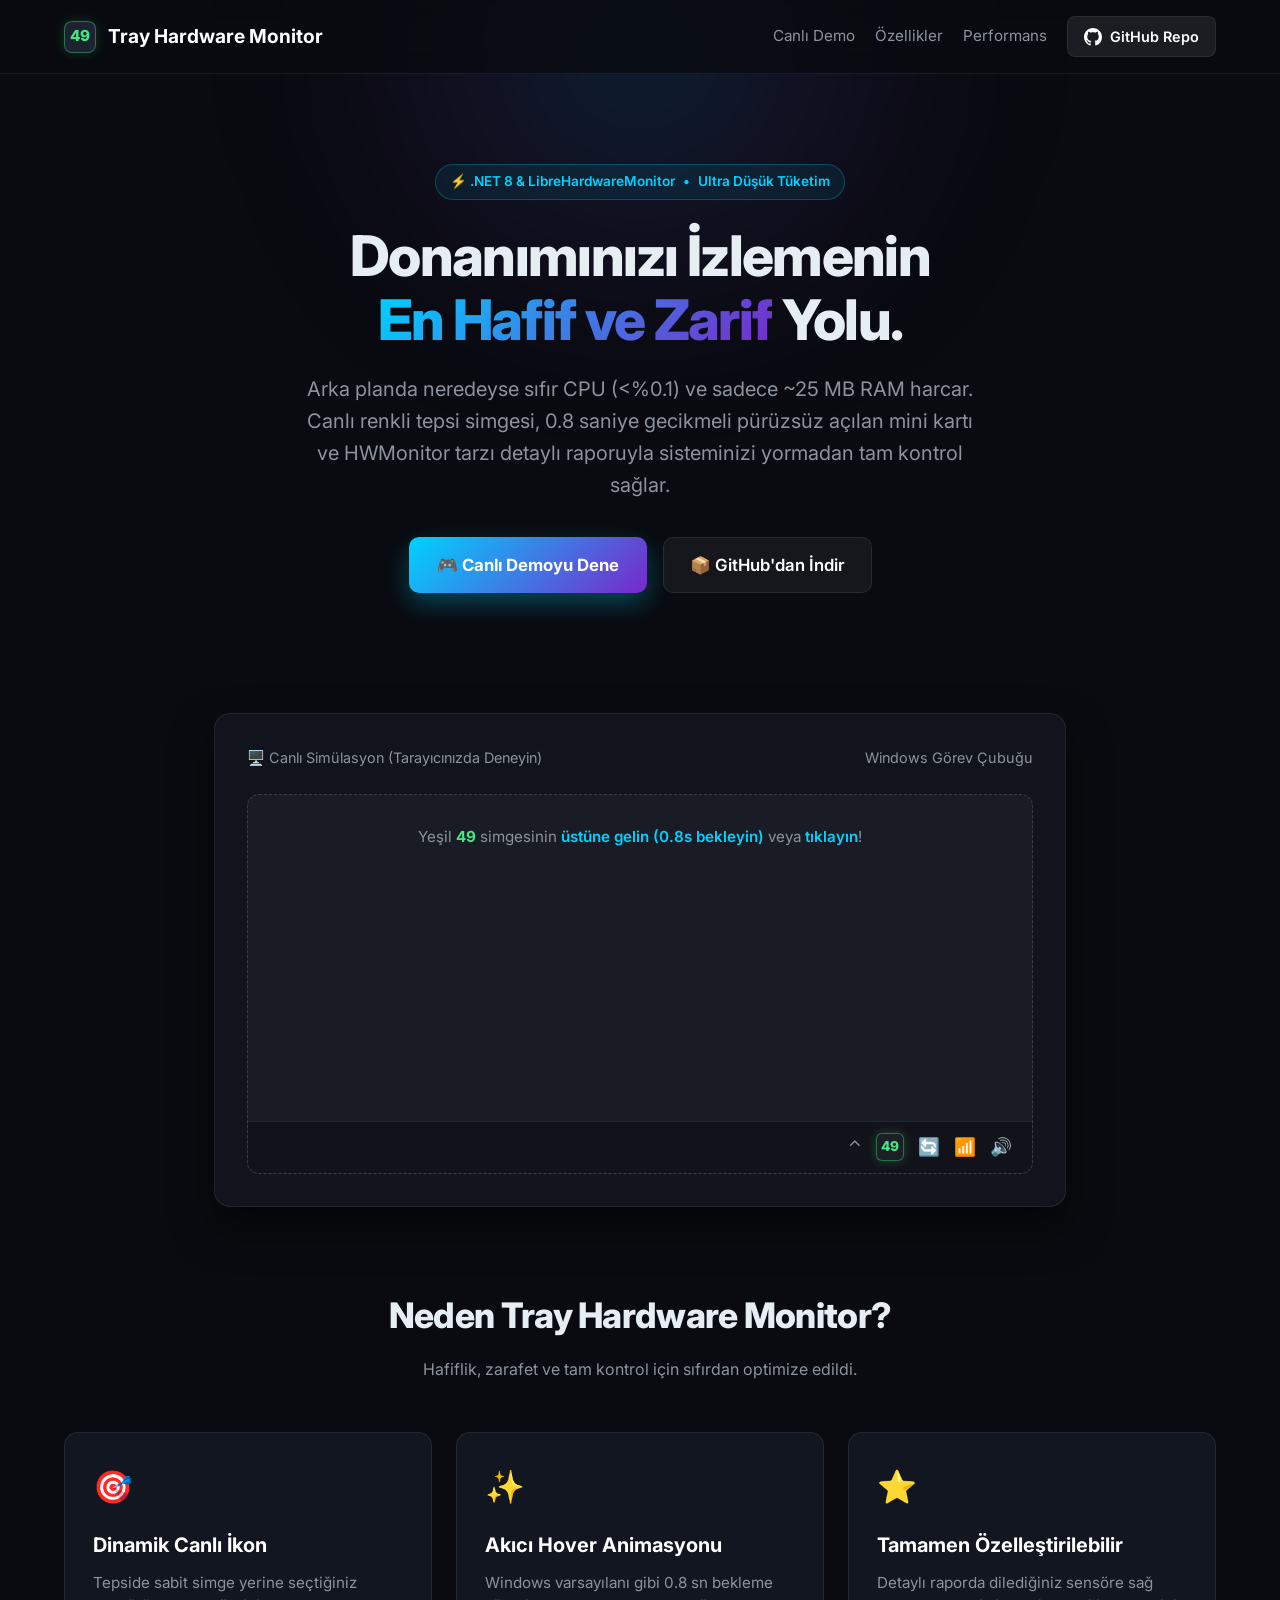
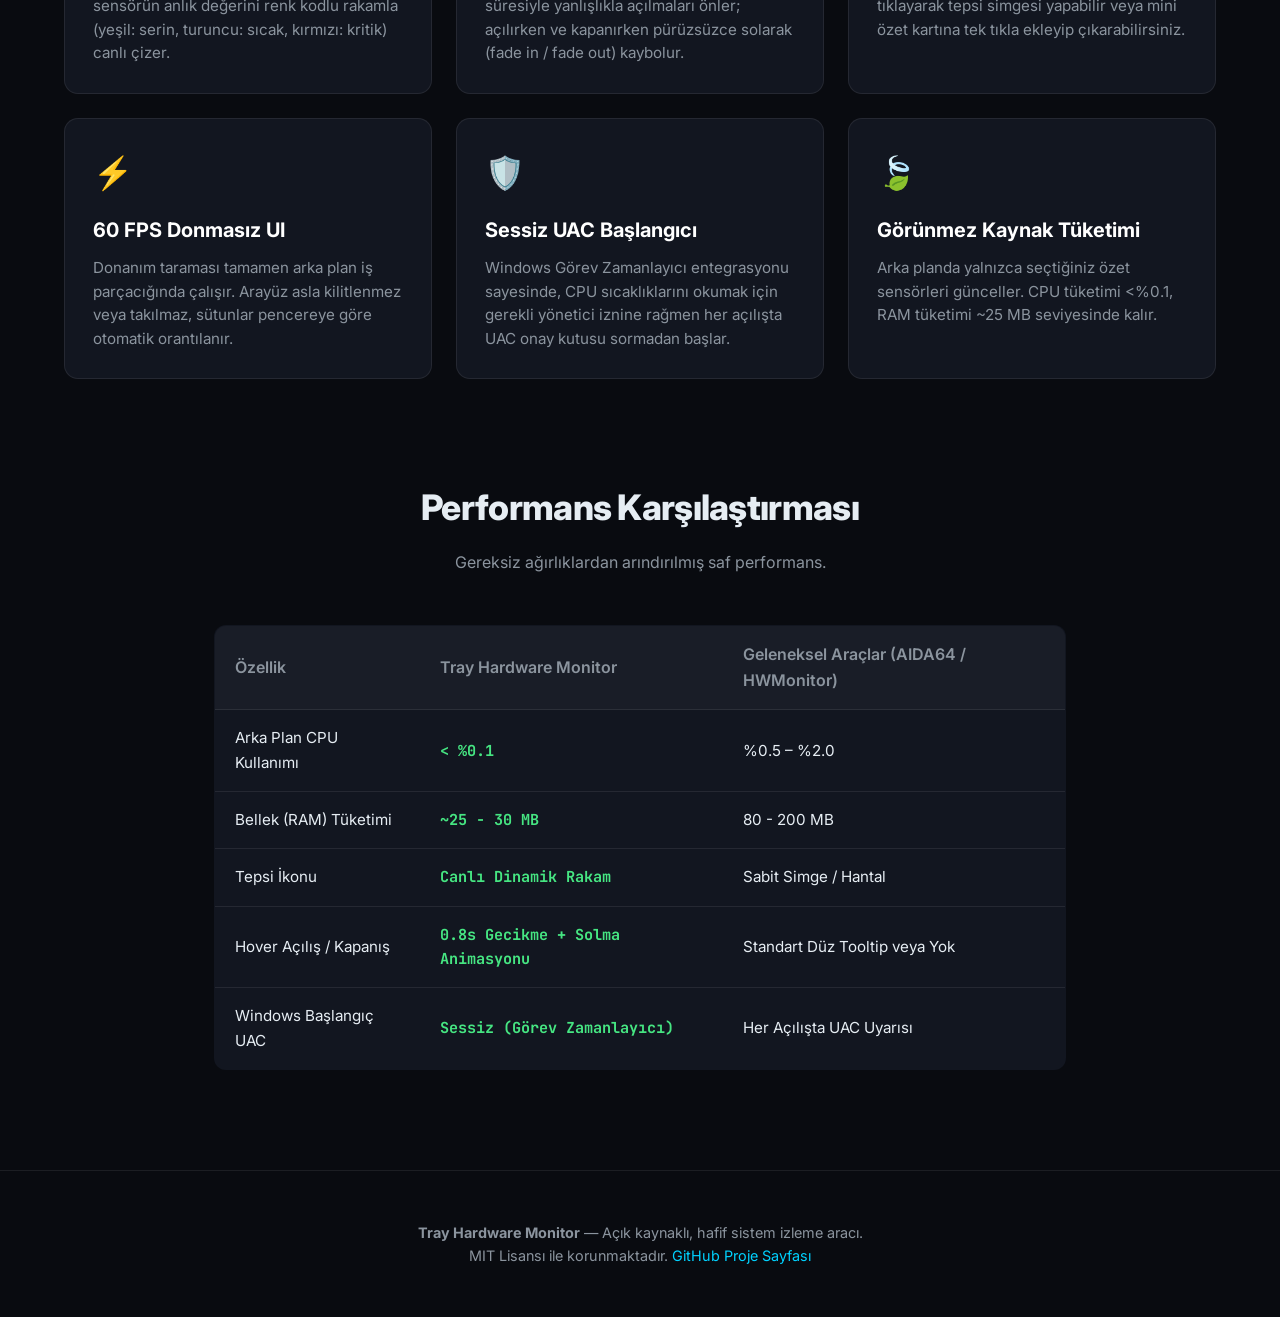
==== docs/index.html @ 3b6510bd "Update repository URLs to fth2745/TrayHardwareMonitor" ====
<!DOCTYPE html>
<html lang="tr">
<head>
  <meta charset="UTF-8">
  <meta name="viewport" content="width=device-width, initial-scale=1.0">
  <title>Tray Hardware Monitor — Hafif & Canlı Sistem Tepsisi Donanım İzleyici</title>
  <meta name="description" content="LibreHardwareMonitorLib tabanlı, ultra hafif (<%0.1 CPU, ~25MB RAM), canlı dinamik simgeli ve akıcı animasyonlu modern Windows donanım izleme aracı.">
  <link rel="preconnect" href="https://fonts.googleapis.com">
  <link rel="preconnect" href="https://fonts.gstatic.com" crossorigin>
  <link href="https://fonts.googleapis.com/css2?family=Inter:wght@300;400;500;600;700;800&family=JetBrains+Mono:wght@400;600&display=swap" rel="stylesheet">
  
  <style>
    :root {
      --bg: #090b10;
      --bg-card: #121620;
      --bg-card-hover: #171d2b;
      --border: rgba(255, 255, 255, 0.08);
      --border-glow: rgba(0, 210, 255, 0.3);
      --accent: #00d2ff;
      --accent-grad: linear-gradient(135deg, #00d2ff 0%, #7928ca 100%);
      --text: #e6edf3;
      --text-muted: #8b949e;
      --green: #46e682;
      --amber: #ffb923;
      --red: #ff4b4b;
    }

    * {
      box-sizing: border-box;
      margin: 0;
      padding: 0;
    }

    body {
      background-color: var(--bg);
      color: var(--text);
      font-family: 'Inter', -apple-system, BlinkMacSystemFont, 'Segoe UI', Roboto, sans-serif;
      line-height: 1.6;
      overflow-x: hidden;
    }

    /* Glow background */
    .glow-bg {
      position: absolute;
      top: -200px;
      left: 50%;
      transform: translateX(-50%);
      width: 800px;
      height: 500px;
      background: radial-gradient(circle, rgba(0, 210, 255, 0.15) 0%, rgba(121, 40, 202, 0.1) 40%, transparent 70%);
      filter: blur(80px);
      pointer-events: none;
      z-index: 0;
    }

    header {
      position: sticky;
      top: 0;
      backdrop-filter: blur(12px);
      background: rgba(9, 11, 16, 0.8);
      border-bottom: 1px solid var(--border);
      z-index: 100;
    }

    .nav-container {
      max-width: 1200px;
      margin: 0 auto;
      padding: 16px 24px;
      display: flex;
      justify-content: space-between;
      align-items: center;
    }

    .brand {
      display: flex;
      align-items: center;
      gap: 12px;
      font-size: 1.2rem;
      font-weight: 700;
      color: #fff;
      text-decoration: none;
    }

    .brand-icon {
      width: 32px;
      height: 32px;
      background: #1c2230;
      border: 1px solid rgba(70, 230, 130, 0.4);
      border-radius: 8px;
      display: flex;
      align-items: center;
      justify-content: center;
      font-weight: 800;
      color: var(--green);
      font-size: 0.95rem;
      box-shadow: 0 0 12px rgba(70, 230, 130, 0.2);
    }

    .nav-links {
      display: flex;
      gap: 20px;
      align-items: center;
    }

    .nav-link {
      color: var(--text-muted);
      text-decoration: none;
      font-size: 0.95rem;
      transition: color 0.2s;
    }

    .nav-link:hover {
      color: var(--text);
    }

    .btn-github {
      display: inline-flex;
      align-items: center;
      gap: 8px;
      background: rgba(255, 255, 255, 0.08);
      border: 1px solid var(--border);
      color: #fff;
      padding: 8px 16px;
      border-radius: 8px;
      font-size: 0.9rem;
      font-weight: 600;
      text-decoration: none;
      transition: all 0.2s;
    }

    .btn-github:hover {
      background: rgba(255, 255, 255, 0.15);
      border-color: rgba(255, 255, 255, 0.2);
      transform: translateY(-1px);
    }

    /* Hero */
    .hero {
      position: relative;
      max-width: 1200px;
      margin: 0 auto;
      padding: 90px 24px 60px;
      text-align: center;
      z-index: 1;
    }

    .badge-pill {
      display: inline-flex;
      align-items: center;
      gap: 8px;
      padding: 6px 14px;
      background: rgba(0, 210, 255, 0.08);
      border: 1px solid rgba(0, 210, 255, 0.25);
      border-radius: 30px;
      font-size: 0.85rem;
      color: var(--accent);
      font-weight: 600;
      margin-bottom: 24px;
    }

    .hero-title {
      font-size: 3.5rem;
      font-weight: 800;
      letter-spacing: -0.03em;
      line-height: 1.15;
      margin-bottom: 20px;
    }

    .gradient-text {
      background: var(--accent-grad);
      -webkit-background-clip: text;
      -webkit-text-fill-color: transparent;
    }

    .hero-subtitle {
      font-size: 1.25rem;
      color: var(--text-muted);
      max-width: 680px;
      margin: 0 auto 36px;
      font-weight: 400;
    }

    .hero-buttons {
      display: flex;
      justify-content: center;
      gap: 16px;
      flex-wrap: wrap;
      margin-bottom: 60px;
    }

    .btn-primary {
      display: inline-flex;
      align-items: center;
      gap: 10px;
      background: var(--accent-grad);
      color: #fff;
      padding: 14px 28px;
      border-radius: 10px;
      font-size: 1.05rem;
      font-weight: 700;
      text-decoration: none;
      box-shadow: 0 10px 25px rgba(0, 210, 255, 0.3);
      transition: all 0.25s;
    }

    .btn-primary:hover {
      transform: translateY(-2px);
      box-shadow: 0 15px 35px rgba(0, 210, 255, 0.45);
    }

    .btn-secondary {
      display: inline-flex;
      align-items: center;
      gap: 10px;
      background: rgba(255, 255, 255, 0.05);
      border: 1px solid var(--border);
      color: #fff;
      padding: 14px 26px;
      border-radius: 10px;
      font-size: 1.05rem;
      font-weight: 600;
      text-decoration: none;
      transition: all 0.2s;
    }

    .btn-secondary:hover {
      background: rgba(255, 255, 255, 0.1);
      border-color: rgba(255, 255, 255, 0.2);
    }

    /* Interactive Demo Box */
    .demo-section {
      max-width: 900px;
      margin: 0 auto 80px;
      padding: 0 24px;
    }

    .demo-wrapper {
      background: #11141d;
      border: 1px solid var(--border);
      border-radius: 16px;
      padding: 32px;
      box-shadow: 0 20px 40px rgba(0, 0, 0, 0.5);
      position: relative;
    }

    .demo-header {
      display: flex;
      justify-content: space-between;
      align-items: center;
      margin-bottom: 24px;
      font-size: 0.9rem;
      color: var(--text-muted);
    }

    .demo-canvas {
      background: #191c24;
      border: 1px dashed rgba(255, 255, 255, 0.15);
      border-radius: 12px;
      height: 380px;
      display: flex;
      flex-direction: column;
      justify-content: flex-end;
      align-items: center;
      position: relative;
      overflow: hidden;
      user-select: none;
    }

    .demo-instruction {
      position: absolute;
      top: 30px;
      text-align: center;
      color: var(--text-muted);
      font-size: 0.95rem;
    }

    .demo-instruction span {
      color: var(--accent);
      font-weight: 600;
    }

    /* Windows Taskbar Mockup */
    .taskbar-mockup {
      width: 100%;
      height: 52px;
      background: rgba(18, 20, 26, 0.95);
      border-top: 1px solid rgba(255, 255, 255, 0.08);
      display: flex;
      align-items: center;
      justify-content: flex-end;
      padding: 0 20px;
      gap: 14px;
      z-index: 10;
    }

    .taskbar-icon {
      color: #8b949e;
      font-size: 1.1rem;
      cursor: default;
    }

    /* Dynamic Tray Icon in Demo */
    .tray-target {
      width: 28px;
      height: 28px;
      background: #1c1f26;
      border-radius: 6px;
      display: flex;
      align-items: center;
      justify-content: center;
      font-family: 'Inter', sans-serif;
      font-weight: 800;
      font-size: 0.85rem;
      color: var(--green);
      cursor: pointer;
      border: 1px solid rgba(70, 230, 130, 0.4);
      box-shadow: 0 0 10px rgba(70, 230, 130, 0.25);
      transition: all 0.2s;
    }

    .tray-target:hover {
      transform: scale(1.08);
      box-shadow: 0 0 14px rgba(70, 230, 130, 0.4);
    }

    /* Mini Card Mockup */
    .mini-card-mockup {
      position: absolute;
      bottom: 64px;
      right: 20px;
      width: 320px;
      background: #1c1e24;
      border: 1px solid rgba(60, 68, 85, 0.9);
      box-shadow: 0 12px 30px rgba(0, 0, 0, 0.6);
      border-radius: 0;
      opacity: 0;
      visibility: hidden;
      transition: opacity 0.16s ease, visibility 0.16s;
      z-index: 20;
      text-align: left;
    }

    .mini-card-mockup.visible {
      opacity: 1;
      visibility: visible;
    }

    .mini-card-bar {
      height: 3px;
      background: linear-gradient(90deg, #00b4ff, #785aff);
      width: 100%;
    }

    .mini-card-content {
      padding: 12px 14px 10px;
    }

    .mini-card-title {
      color: #00b4ff;
      font-size: 0.95rem;
      font-weight: 700;
      margin-bottom: 12px;
      display: flex;
      align-items: center;
      gap: 6px;
    }

    .mini-card-row {
      display: flex;
      justify-content: space-between;
      align-items: center;
      padding: 5px 0;
      border-bottom: 1px solid rgba(40, 44, 54, 0.9);
      font-size: 0.88rem;
    }

    .mini-card-row:last-child {
      border-bottom: none;
    }

    .mini-card-label {
      color: #d7dce4;
      white-space: nowrap;
      overflow: hidden;
      text-overflow: ellipsis;
      max-width: 195px;
    }

    .mini-card-val {
      font-weight: 700;
      font-family: 'JetBrains Mono', monospace;
      font-size: 0.9rem;
    }

    .val-green { color: var(--green); }
    .val-blue { color: #64beff; }
    .val-amber { color: var(--amber); }

    .mini-card-footer {
      font-size: 0.75rem;
      color: #828c9b;
      font-style: italic;
      margin-top: 10px;
    }

    /* Modal for Detail Report Demo */
    .detail-modal {
      position: absolute;
      top: 20px;
      left: 50%;
      transform: translateX(-50%);
      width: 90%;
      height: 80%;
      background: #f5f6fa;
      color: #222;
      border-radius: 8px;
      box-shadow: 0 20px 50px rgba(0,0,0,0.8);
      display: none;
      flex-direction: column;
      z-index: 50;
      overflow: hidden;
      font-size: 0.85rem;
    }

    .detail-modal.active {
      display: flex;
    }

    .modal-bar {
      background: #fff;
      padding: 8px 14px;
      border-bottom: 1px solid #ddd;
      display: flex;
      justify-content: space-between;
      align-items: center;
      font-weight: 600;
    }

    .modal-close {
      cursor: pointer;
      color: #666;
      font-weight: 700;
      padding: 4px 8px;
    }

    .modal-close:hover {
      color: #000;
    }

    .modal-body {
      display: flex;
      flex: 1;
      overflow: hidden;
    }

    .modal-tree {
      width: 180px;
      background: #fff;
      border-right: 1px solid #ddd;
      padding: 10px;
      font-family: monospace;
      color: #333;
    }

    .modal-table {
      flex: 1;
      background: #fff;
      overflow-y: auto;
      font-family: monospace;
    }

    .modal-table table {
      width: 100%;
      border-collapse: collapse;
    }

    .modal-table th {
      background: #f0f2f5;
      padding: 6px 10px;
      text-align: left;
      border-bottom: 1px solid #ddd;
      font-size: 0.8rem;
    }

    .modal-table td {
      padding: 5px 10px;
      border-bottom: 1px solid #eee;
      font-size: 0.8rem;
    }

    /* Features Grid */
    .features-section {
      max-width: 1200px;
      margin: 0 auto 100px;
      padding: 0 24px;
    }

    .section-title {
      text-align: center;
      font-size: 2.2rem;
      font-weight: 800;
      margin-bottom: 14px;
      letter-spacing: -0.02em;
    }

    .section-desc {
      text-align: center;
      color: var(--text-muted);
      max-width: 600px;
      margin: 0 auto 50px;
    }

    .grid-cards {
      display: grid;
      grid-template-columns: repeat(auto-fit, minmax(280px, 1fr));
      gap: 24px;
    }

    .feature-card {
      background: var(--bg-card);
      border: 1px solid var(--border);
      border-radius: 14px;
      padding: 28px;
      transition: all 0.25s;
      position: relative;
    }

    .feature-card:hover {
      background: var(--bg-card-hover);
      border-color: rgba(0, 210, 255, 0.3);
      transform: translateY(-4px);
      box-shadow: 0 10px 30px rgba(0, 0, 0, 0.4);
    }

    .feature-icon {
      font-size: 2rem;
      margin-bottom: 16px;
      display: inline-block;
    }

    .feature-title {
      font-size: 1.25rem;
      font-weight: 700;
      margin-bottom: 10px;
      color: #fff;
    }

    .feature-text {
      color: var(--text-muted);
      font-size: 0.95rem;
      line-height: 1.55;
    }

    /* Specs comparison table */
    .specs-section {
      max-width: 900px;
      margin: 0 auto 100px;
      padding: 0 24px;
    }

    .specs-table {
      width: 100%;
      border-collapse: collapse;
      background: var(--bg-card);
      border-radius: 12px;
      overflow: hidden;
      border: 1px solid var(--border);
    }

    .specs-table th, .specs-table td {
      padding: 16px 20px;
      text-align: left;
    }

    .specs-table th {
      background: rgba(255, 255, 255, 0.03);
      color: var(--text-muted);
      font-weight: 600;
      border-bottom: 1px solid var(--border);
    }

    .specs-table td {
      border-bottom: 1px solid var(--border);
      font-size: 0.95rem;
    }

    .specs-table tr:last-child td {
      border-bottom: none;
    }

    .highlight-cell {
      color: var(--green);
      font-weight: 700;
      font-family: 'JetBrains Mono', monospace;
    }

    /* Footer */
    footer {
      border-top: 1px solid var(--border);
      padding: 50px 24px;
      text-align: center;
      color: var(--text-muted);
      font-size: 0.9rem;
    }

    footer a {
      color: var(--accent);
      text-decoration: none;
    }

    /* Responsive */
    @media (max-width: 768px) {
      .hero-title { font-size: 2.5rem; }
      .hero { padding: 60px 20px 40px; }
      .demo-canvas { height: 320px; }
      .mini-card-mockup { width: 280px; }
    }
  </style>
</head>
<body>

  <div class="glow-bg"></div>

  <!-- Header -->
  <header>
    <div class="nav-container">
      <a href="#" class="brand">
        <div class="brand-icon">49</div>
        <span>Tray Hardware Monitor</span>
      </a>
      <div class="nav-links">
        <a href="#demo" class="nav-link">Canlı Demo</a>
        <a href="#features" class="nav-link">Özellikler</a>
        <a href="#specs" class="nav-link">Performans</a>
        <a href="https://github.com/fth2745/TrayHardwareMonitor" target="_blank" class="btn-github">
          <svg width="18" height="18" viewBox="0 0 24 24" fill="currentColor">
            <path d="M12 0C5.37 0 0 5.37 0 12c0 5.31 3.435 9.795 8.205 11.385.6.105.825-.255.825-.57 0-.285-.015-1.23-.015-2.235-3.015.555-3.795-.735-4.035-1.41-.135-.345-.72-1.41-1.23-1.695-.42-.225-1.02-.78-.015-.795.945-.015 1.62.87 1.845 1.23 1.08 1.815 2.805 1.305 3.495.99.105-.78.42-1.305.765-1.605-2.67-.3-5.46-1.335-5.46-5.925 0-1.305.465-2.385 1.23-3.225-.12-.3-.54-1.53.12-3.18 0 0 1.005-.315 3.3 1.23.96-.27 1.98-.405 3-.405s2.04.135 3 .405c2.295-1.56 3.3-1.23 3.3-1.23.66 1.65.24 2.88.12 3.18.765.84 1.23 1.905 1.23 3.225 0 4.605-2.805 5.625-5.475 5.925.435.375.81 1.095.81 2.22 0 1.605-.015 2.895-.015 3.3 0 .315.225.69.825.57A12.02 12.02 0 0024 12c0-6.63-5.37-12-12-12z"/>
          </svg>
          GitHub Repo
        </a>
      </div>
    </div>
  </header>

  <!-- Hero Section -->
  <section class="hero">
    <div class="badge-pill">
      <span>⚡ .NET 8 & LibreHardwareMonitor</span> • <span>Ultra Düşük Tüketim</span>
    </div>
    <h1 class="hero-title">
      Donanımınızı İzlemenin <br>
      <span class="gradient-text">En Hafif ve Zarif</span> Yolu.
    </h1>
    <p class="hero-subtitle">
      Arka planda neredeyse sıfır CPU (<%0.1) ve sadece ~25 MB RAM harcar. Canlı renkli tepsi simgesi, 0.8 saniye gecikmeli pürüzsüz açılan mini kartı ve HWMonitor tarzı detaylı raporuyla sisteminizi yormadan tam kontrol sağlar.
    </p>

    <div class="hero-buttons">
      <a href="#demo" class="btn-primary">
        <span>🎮 Canlı Demoyu Dene</span>
      </a>
      <a href="https://github.com/fth2745/TrayHardwareMonitor" target="_blank" class="btn-secondary">
        <span>📦 GitHub'dan İndir</span>
      </a>
    </div>
  </section>

  <!-- Interactive Demo -->
  <section class="demo-section" id="demo">
    <div class="demo-wrapper">
      <div class="demo-header">
        <span>🖥️ Canlı Simülasyon (Tarayıcınızda Deneyin)</span>
        <span>Windows Görev Çubuğu</span>
      </div>

      <div class="demo-canvas">
        <div class="demo-instruction">
          Yeşil <b style="color:#46e682;">49</b> simgesinin <span>üstüne gelin (0.8s bekleyin)</span> veya <span>tıklayın</span>!
        </div>

        <!-- Mini Card Mockup -->
        <div class="mini-card-mockup" id="miniCard">
          <div class="mini-card-bar"></div>
          <div class="mini-card-content">
            <div class="mini-card-title">⚡ Sistem Özeti</div>
            
            <div class="mini-card-row">
              <span class="mini-card-label">CPU · Core (Tctl/Tdie)</span>
              <span class="mini-card-val val-green">49 °C</span>
            </div>
            <div class="mini-card-row">
              <span class="mini-card-label">CPU Total</span>
              <span class="mini-card-val val-green">%1</span>
            </div>
            <div class="mini-card-row">
              <span class="mini-card-label">GPU Core</span>
              <span class="mini-card-val val-green">34 °C</span>
            </div>
            <div class="mini-card-row">
              <span class="mini-card-label">GPU Memory Used</span>
              <span class="mini-card-val val-blue">1,3 GB</span>
            </div>
            <div class="mini-card-row">
              <span class="mini-card-label">RAM · Memory</span>
              <span class="mini-card-val val-green">%43</span>
            </div>
            <div class="mini-card-row">
              <span class="mini-card-label">RAM · Memory Used</span>
              <span class="mini-card-val val-blue">14,5 GB</span>
            </div>
            <div class="mini-card-row">
              <span class="mini-card-label">NVMe SSD · Composite Temp</span>
              <span class="mini-card-val val-green">32 °C</span>
            </div>

            <div class="mini-card-footer">Detaylı rapor için simgeye tıklayın</div>
          </div>
        </div>

        <!-- Detail Modal Mockup -->
        <div class="detail-modal" id="detailModal">
          <div class="modal-bar">
            <span>Tray Hardware Monitor - Detaylı Donanım Raporu</span>
            <span class="modal-close" id="modalClose">✕</span>
          </div>
          <div class="modal-body">
            <div class="modal-tree">
              <b>🖥️ Tüm Donanım</b><br>
              &nbsp;⚡ AMD Ryzen 7<br>
              &nbsp;🎮 RTX 4070<br>
              &nbsp;🧠 32GB DDR5<br>
              &nbsp;💾 Samsung NVMe
            </div>
            <div class="modal-table">
              <table>
                <thead>
                  <tr>
                    <th>Sensör</th>
                    <th>Tür</th>
                    <th>Değer</th>
                    <th>Min</th>
                    <th>Maks</th>
                  </tr>
                </thead>
                <tbody>
                  <tr>
                    <td>📌 CPU Package</td>
                    <td>Sıcaklık</td>
                    <td>49.2 °C</td>
                    <td>42.0 °C</td>
                    <td>71.5 °C</td>
                  </tr>
                  <tr>
                    <td>⭐ CPU Total</td>
                    <td>Yük</td>
                    <td>%1.4</td>
                    <td>%0.0</td>
                    <td>%98.0</td>
                  </tr>
                  <tr>
                    <td>⭐ GPU Core</td>
                    <td>Sıcaklık</td>
                    <td>34.0 °C</td>
                    <td>31.0 °C</td>
                    <td>64.0 °C</td>
                  </tr>
                  <tr>
                    <td>⭐ Memory Load</td>
                    <td>Yük</td>
                    <td>%43.1</td>
                    <td>%38.0</td>
                    <td>%52.0</td>
                  </tr>
                </tbody>
              </table>
            </div>
          </div>
        </div>

        <!-- Taskbar -->
        <div class="taskbar-mockup">
          <div class="taskbar-icon">⌃</div>
          <div class="tray-target" id="trayIcon" title="Tray Hardware Monitor">49</div>
          <div class="taskbar-icon">🔄</div>
          <div class="taskbar-icon">📶</div>
          <div class="taskbar-icon">🔊</div>
        </div>
      </div>
    </div>
  </section>

  <!-- Features Grid -->
  <section class="features-section" id="features">
    <h2 class="section-title">Neden Tray Hardware Monitor?</h2>
    <p class="section-desc">Hafiflik, zarafet ve tam kontrol için sıfırdan optimize edildi.</p>

    <div class="grid-cards">
      <div class="feature-card">
        <div class="feature-icon">🎯</div>
        <h3 class="feature-title">Dinamik Canlı İkon</h3>
        <p class="feature-text">
          Tepside sabit simge yerine seçtiğiniz sensörün anlık değerini renk kodlu rakamla (yeşil: serin, turuncu: sıcak, kırmızı: kritik) canlı çizer.
        </p>
      </div>

      <div class="feature-card">
        <div class="feature-icon">✨</div>
        <h3 class="feature-title">Akıcı Hover Animasyonu</h3>
        <p class="feature-text">
          Windows varsayılanı gibi 0.8 sn bekleme süresiyle yanlışlıkla açılmaları önler; açılırken ve kapanırken pürüzsüzce solarak (fade in / fade out) kaybolur.
        </p>
      </div>

      <div class="feature-card">
        <div class="feature-icon">⭐</div>
        <h3 class="feature-title">Tamamen Özelleştirilebilir</h3>
        <p class="feature-text">
          Detaylı raporda dilediğiniz sensöre sağ tıklayarak tepsi simgesi yapabilir veya mini özet kartına tek tıkla ekleyip çıkarabilirsiniz.
        </p>
      </div>

      <div class="feature-card">
        <div class="feature-icon">⚡</div>
        <h3 class="feature-title">60 FPS Donmasız UI</h3>
        <p class="feature-text">
          Donanım taraması tamamen arka plan iş parçacığında çalışır. Arayüz asla kilitlenmez veya takılmaz, sütunlar pencereye göre otomatik orantılanır.
        </p>
      </div>

      <div class="feature-card">
        <div class="feature-icon">🛡️</div>
        <h3 class="feature-title">Sessiz UAC Başlangıcı</h3>
        <p class="feature-text">
          Windows Görev Zamanlayıcı entegrasyonu sayesinde, CPU sıcaklıklarını okumak için gerekli yönetici iznine rağmen her açılışta UAC onay kutusu sormadan başlar.
        </p>
      </div>

      <div class="feature-card">
        <div class="feature-icon">🍃</div>
        <h3 class="feature-title">Görünmez Kaynak Tüketimi</h3>
        <p class="feature-text">
          Arka planda yalnızca seçtiğiniz özet sensörleri günceller. CPU tüketimi <%0.1, RAM tüketimi ~25 MB seviyesinde kalır.
        </p>
      </div>
    </div>
  </section>

  <!-- Performance Comparison -->
  <section class="specs-section" id="specs">
    <h2 class="section-title">Performans Karşılaştırması</h2>
    <p class="section-desc">Gereksiz ağırlıklardan arındırılmış saf performans.</p>

    <table class="specs-table">
      <thead>
        <tr>
          <th>Özellik</th>
          <th>Tray Hardware Monitor</th>
          <th>Geleneksel Araçlar (AIDA64 / HWMonitor)</th>
        </tr>
      </thead>
      <tbody>
        <tr>
          <td>Arka Plan CPU Kullanımı</td>
          <td class="highlight-cell">< %0.1</td>
          <td>%0.5 – %2.0</td>
        </tr>
        <tr>
          <td>Bellek (RAM) Tüketimi</td>
          <td class="highlight-cell">~25 - 30 MB</td>
          <td>80 - 200 MB</td>
        </tr>
        <tr>
          <td>Tepsi İkonu</td>
          <td class="highlight-cell">Canlı Dinamik Rakam</td>
          <td>Sabit Simge / Hantal</td>
        </tr>
        <tr>
          <td>Hover Açılış / Kapanış</td>
          <td class="highlight-cell">0.8s Gecikme + Solma Animasyonu</td>
          <td>Standart Düz Tooltip veya Yok</td>
        </tr>
        <tr>
          <td>Windows Başlangıç UAC</td>
          <td class="highlight-cell">Sessiz (Görev Zamanlayıcı)</td>
          <td>Her Açılışta UAC Uyarısı</td>
        </tr>
      </tbody>
    </table>
  </section>

  <!-- Footer -->
  <footer>
    <p>
      <b>Tray Hardware Monitor</b> — Açık kaynaklı, hafif sistem izleme aracı.<br>
      MIT Lisansı ile korunmaktadır. <a href="https://github.com/fth2745/TrayHardwareMonitor" target="_blank">GitHub Proje Sayfası</a>
    </p>
  </footer>

  <!-- Interactive Demo Script -->
  <script>
    const trayIcon = document.getElementById('trayIcon');
    const miniCard = document.getElementById('miniCard');
    const detailModal = document.getElementById('detailModal');
    const modalClose = document.getElementById('modalClose');

    let hoverTimer = null;

    // Hover delay (0.8s) + fade
    trayIcon.addEventListener('mouseenter', () => {
      hoverTimer = setTimeout(() => {
        miniCard.classList.add('visible');
      }, 800);
    });

    trayIcon.addEventListener('mouseleave', () => {
      clearTimeout(hoverTimer);
      // Wait slight buffer so moving into card works
      setTimeout(() => {
        if (!miniCard.matches(':hover') && !trayIcon.matches(':hover')) {
          miniCard.classList.remove('visible');
        }
      }, 50);
    });

    miniCard.addEventListener('mouseleave', () => {
      miniCard.classList.remove('visible');
    });

    // Click to open Detail Report Modal
    trayIcon.addEventListener('click', () => {
      miniCard.classList.remove('visible');
      clearTimeout(hoverTimer);
      detailModal.classList.add('active');
    });

    modalClose.addEventListener('click', () => {
      detailModal.classList.remove('active');
    });
  </script>
</body>
</html>
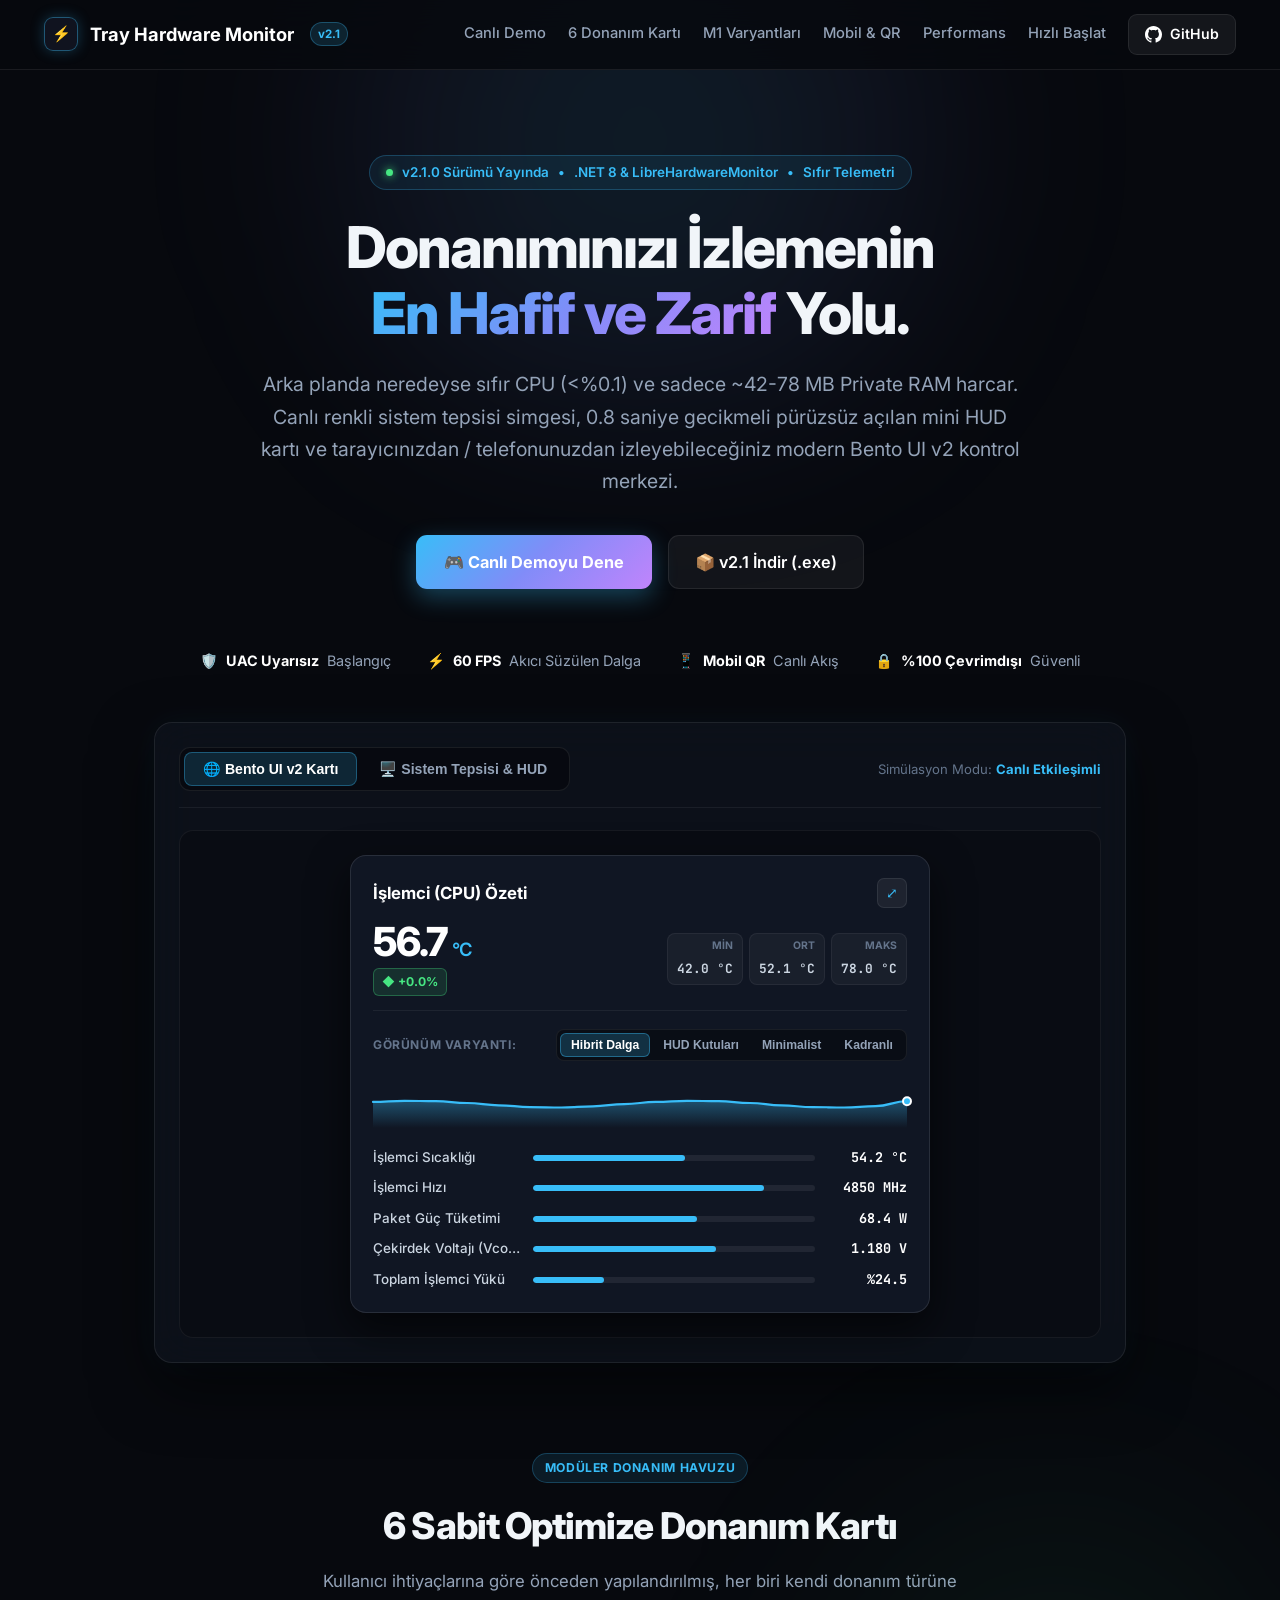
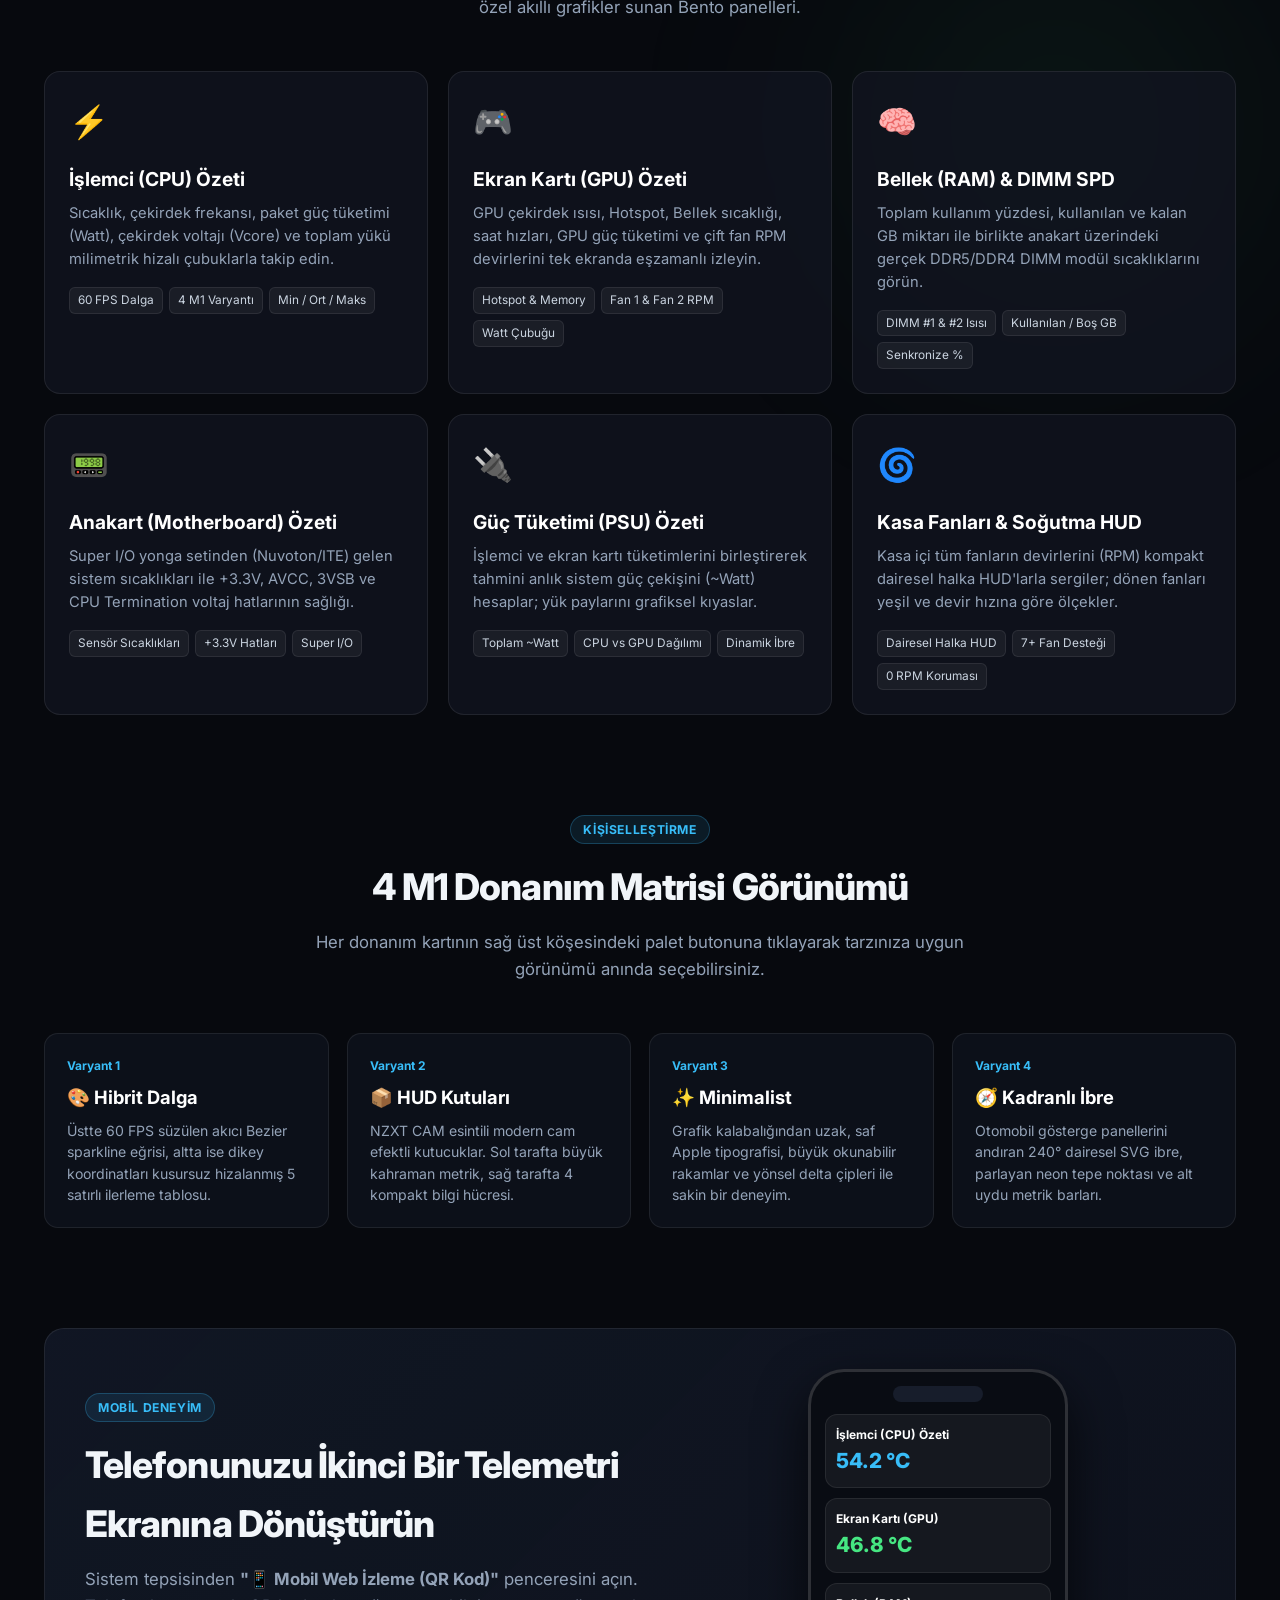
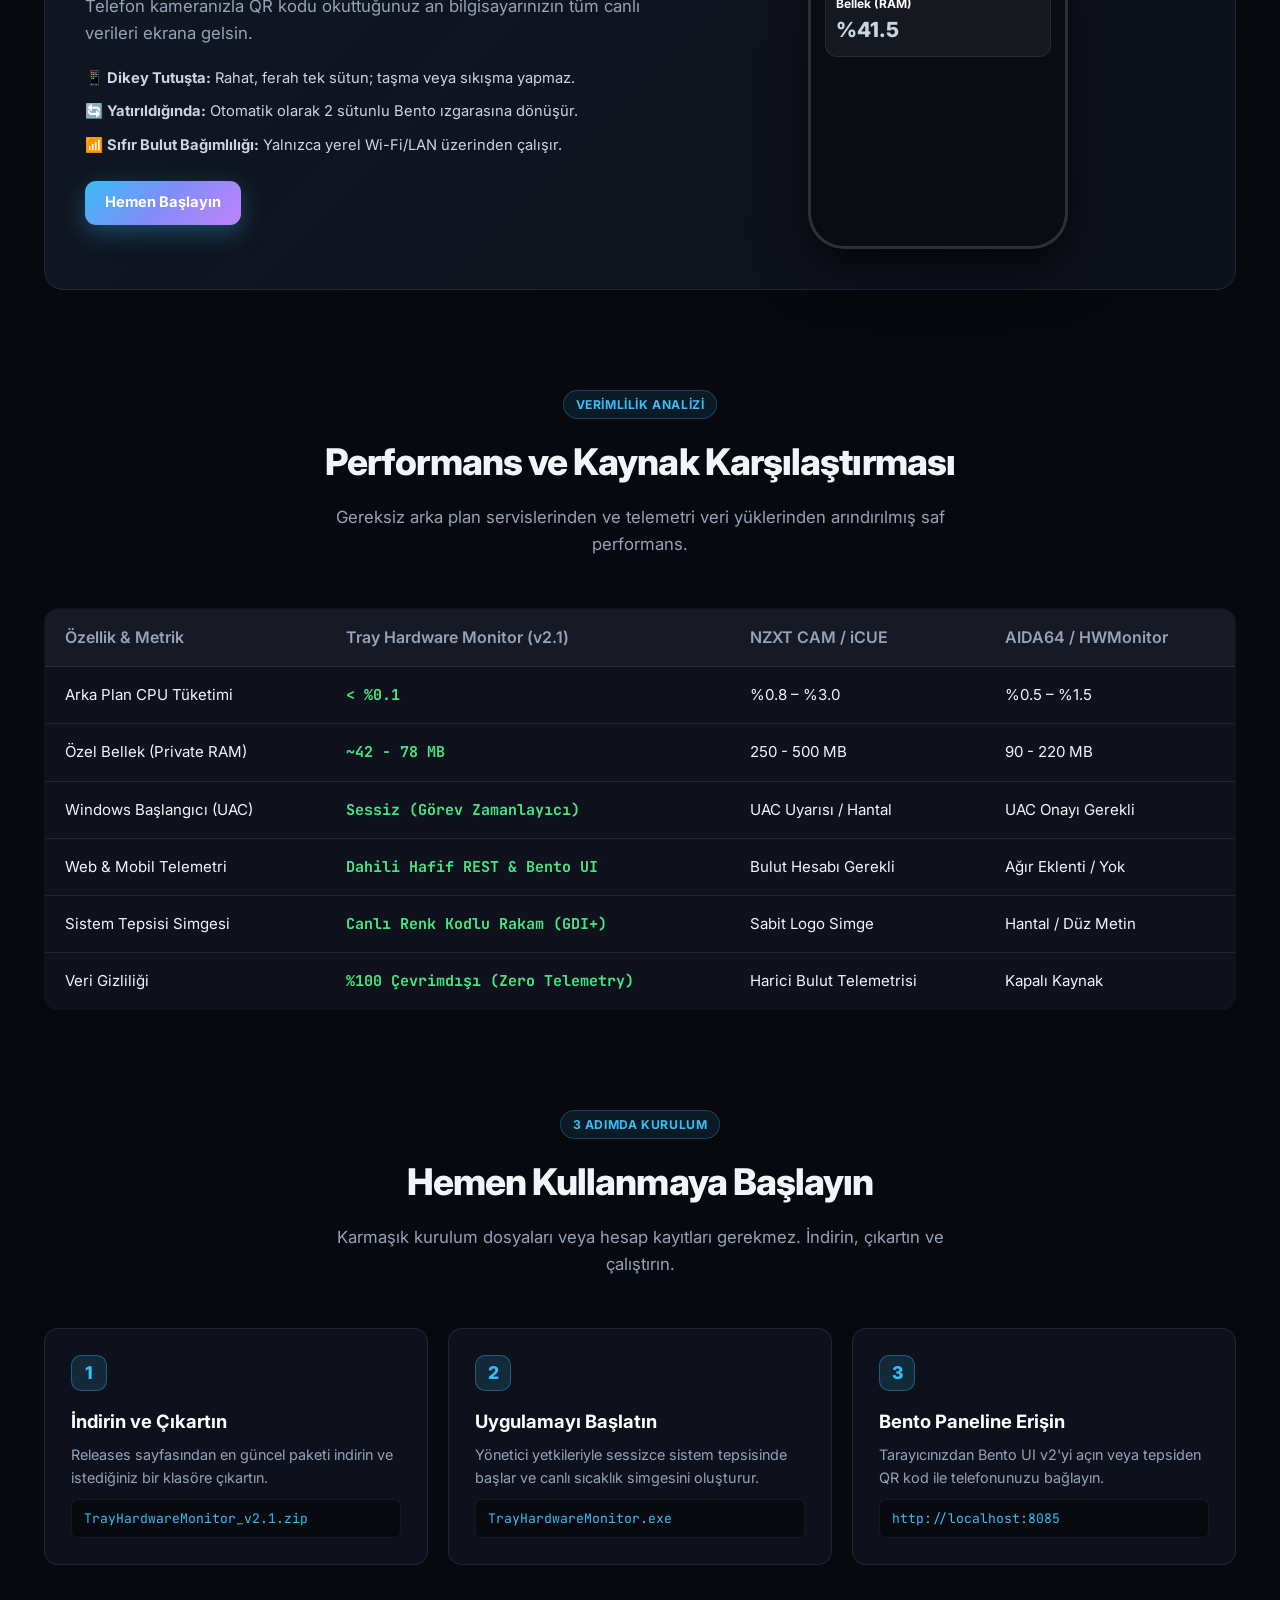
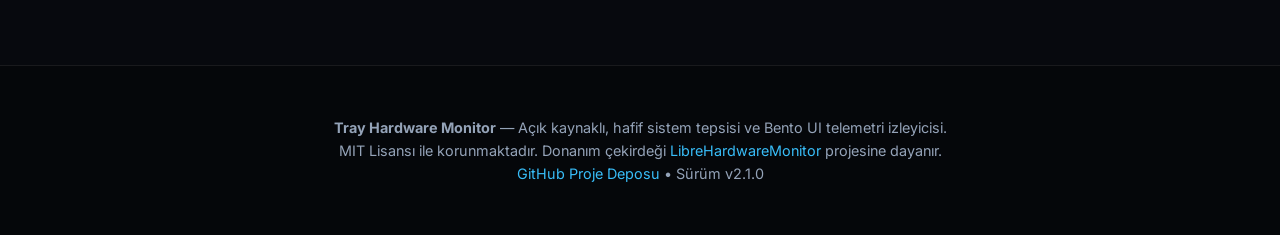
==== commit 5c66f0e7: "docs: modernize GitHub Pages landing page for v2.1 release" ====
--- a/docs/index.html
+++ b/docs/index.html
@@ -3,32 +3,39 @@
 <head>
   <meta charset="UTF-8">
   <meta name="viewport" content="width=device-width, initial-scale=1.0">
-  <title>Tray Hardware Monitor — Hafif & Canlı Sistem Tepsisi Donanım İzleyici</title>
-  <meta name="description" content="LibreHardwareMonitorLib tabanlı, ultra hafif (<%0.1 CPU, ~25MB RAM), canlı dinamik simgeli ve akıcı animasyonlu modern Windows donanım izleme aracı.">
+  <title>Tray Hardware Monitor (v2.1) — Canlı Sistem Tepsisi & Bento UI v2 Telemetri</title>
+  <meta name="description" content="LibreHardwareMonitorLib tabanlı, ultra hafif (<%0.1 CPU, ~42-78MB Private RAM), canlı dinamik simgeli, UAC uyarısız başlangıçlı ve modern Bento UI v2 yerel web kontrol paneli.">
   <link rel="preconnect" href="https://fonts.googleapis.com">
   <link rel="preconnect" href="https://fonts.gstatic.com" crossorigin>
-  <link href="https://fonts.googleapis.com/css2?family=Inter:wght@300;400;500;600;700;800&family=JetBrains+Mono:wght@400;600&display=swap" rel="stylesheet">
+  <link href="https://fonts.googleapis.com/css2?family=Inter:wght@300;400;500;600;700;800&family=JetBrains+Mono:wght@400;600;700&display=swap" rel="stylesheet">
   
   <style>
     :root {
-      --bg: #090b10;
-      --bg-card: #121620;
-      --bg-card-hover: #171d2b;
+      --bg: #07090e;
+      --bg-card: rgba(18, 22, 34, 0.72);
+      --bg-card-hover: rgba(25, 31, 48, 0.85);
       --border: rgba(255, 255, 255, 0.08);
-      --border-glow: rgba(0, 210, 255, 0.3);
-      --accent: #00d2ff;
-      --accent-grad: linear-gradient(135deg, #00d2ff 0%, #7928ca 100%);
-      --text: #e6edf3;
-      --text-muted: #8b949e;
+      --border-focus: rgba(56, 189, 248, 0.4);
+      --accent: #38bdf8;
+      --accent-grad: linear-gradient(135deg, #38bdf8 0%, #818cf8 50%, #c084fc 100%);
+      --accent-glow: rgba(56, 189, 248, 0.25);
+      --text: #f1f5f9;
+      --text-muted: #94a3b8;
+      --text-sub: #64748b;
       --green: #46e682;
-      --amber: #ffb923;
-      --red: #ff4b4b;
+      --amber: #f59e0b;
+      --red: #ef4444;
+      --cyan: #06b6d4;
     }
 
     * {
       box-sizing: border-box;
       margin: 0;
       padding: 0;
+    }
+
+    html {
+      scroll-behavior: smooth;
     }
 
     body {
@@ -39,33 +46,48 @@
       overflow-x: hidden;
     }
 
-    /* Glow background */
-    .glow-bg {
+    /* Ambient Glows */
+    .ambient-glow-1 {
       position: absolute;
-      top: -200px;
+      top: -160px;
       left: 50%;
       transform: translateX(-50%);
-      width: 800px;
-      height: 500px;
-      background: radial-gradient(circle, rgba(0, 210, 255, 0.15) 0%, rgba(121, 40, 202, 0.1) 40%, transparent 70%);
-      filter: blur(80px);
+      width: 900px;
+      height: 600px;
+      background: radial-gradient(circle, rgba(56, 189, 248, 0.12) 0%, rgba(129, 140, 248, 0.08) 45%, transparent 70%);
+      filter: blur(90px);
       pointer-events: none;
       z-index: 0;
     }
 
+    .ambient-glow-2 {
+      position: absolute;
+      top: 1400px;
+      right: -100px;
+      width: 650px;
+      height: 650px;
+      background: radial-gradient(circle, rgba(70, 230, 130, 0.08) 0%, transparent 70%);
+      filter: blur(100px);
+      pointer-events: none;
+      z-index: 0;
+    }
+
+    /* Header & Navigation */
     header {
       position: sticky;
       top: 0;
-      backdrop-filter: blur(12px);
-      background: rgba(9, 11, 16, 0.8);
+      backdrop-filter: blur(16px);
+      -webkit-backdrop-filter: blur(16px);
+      background: rgba(7, 9, 14, 0.82);
       border-bottom: 1px solid var(--border);
       z-index: 100;
+      transition: all 0.2s;
     }
 
     .nav-container {
-      max-width: 1200px;
+      max-width: 1240px;
       margin: 0 auto;
-      padding: 16px 24px;
+      padding: 14px 24px;
       display: flex;
       justify-content: space-between;
       align-items: center;
@@ -75,37 +97,49 @@
       display: flex;
       align-items: center;
       gap: 12px;
-      font-size: 1.2rem;
+      font-size: 1.15rem;
       font-weight: 700;
       color: #fff;
       text-decoration: none;
     }
 
-    .brand-icon {
-      width: 32px;
-      height: 32px;
-      background: #1c2230;
-      border: 1px solid rgba(70, 230, 130, 0.4);
-      border-radius: 8px;
+    .brand-icon-box {
+      width: 34px;
+      height: 34px;
+      background: rgba(18, 22, 34, 0.9);
+      border: 1px solid rgba(56, 189, 248, 0.4);
+      border-radius: 9px;
       display: flex;
       align-items: center;
       justify-content: center;
       font-weight: 800;
-      color: var(--green);
+      color: var(--accent);
       font-size: 0.95rem;
-      box-shadow: 0 0 12px rgba(70, 230, 130, 0.2);
+      box-shadow: 0 0 14px var(--accent-glow);
+    }
+
+    .brand-ver {
+      font-size: 0.72rem;
+      background: rgba(56, 189, 248, 0.14);
+      color: var(--accent);
+      padding: 2px 7px;
+      border-radius: 12px;
+      font-weight: 700;
+      margin-left: 4px;
+      border: 1px solid rgba(56, 189, 248, 0.3);
     }
 
     .nav-links {
       display: flex;
-      gap: 20px;
+      gap: 22px;
       align-items: center;
     }
 
     .nav-link {
       color: var(--text-muted);
       text-decoration: none;
-      font-size: 0.95rem;
+      font-size: 0.92rem;
+      font-weight: 500;
       transition: color 0.2s;
     }
 
@@ -117,29 +151,29 @@
       display: inline-flex;
       align-items: center;
       gap: 8px;
-      background: rgba(255, 255, 255, 0.08);
+      background: rgba(255, 255, 255, 0.06);
       border: 1px solid var(--border);
       color: #fff;
       padding: 8px 16px;
-      border-radius: 8px;
-      font-size: 0.9rem;
+      border-radius: 9px;
+      font-size: 0.88rem;
       font-weight: 600;
       text-decoration: none;
       transition: all 0.2s;
     }
 
     .btn-github:hover {
-      background: rgba(255, 255, 255, 0.15);
+      background: rgba(255, 255, 255, 0.12);
       border-color: rgba(255, 255, 255, 0.2);
       transform: translateY(-1px);
     }
 
-    /* Hero */
+    /* Hero Section */
     .hero {
       position: relative;
-      max-width: 1200px;
+      max-width: 1240px;
       margin: 0 auto;
-      padding: 90px 24px 60px;
+      padding: 85px 24px 50px;
       text-align: center;
       z-index: 1;
     }
@@ -147,23 +181,31 @@
     .badge-pill {
       display: inline-flex;
       align-items: center;
-      gap: 8px;
-      padding: 6px 14px;
-      background: rgba(0, 210, 255, 0.08);
-      border: 1px solid rgba(0, 210, 255, 0.25);
+      gap: 9px;
+      padding: 6px 16px;
+      background: rgba(56, 189, 248, 0.08);
+      border: 1px solid rgba(56, 189, 248, 0.25);
       border-radius: 30px;
-      font-size: 0.85rem;
+      font-size: 0.84rem;
       color: var(--accent);
       font-weight: 600;
       margin-bottom: 24px;
     }
 
+    .badge-dot {
+      width: 7px;
+      height: 7px;
+      background: var(--green);
+      border-radius: 50%;
+      box-shadow: 0 0 8px var(--green);
+    }
+
     .hero-title {
-      font-size: 3.5rem;
+      font-size: 3.6rem;
       font-weight: 800;
-      letter-spacing: -0.03em;
+      letter-spacing: -0.035em;
       line-height: 1.15;
-      margin-bottom: 20px;
+      margin-bottom: 22px;
     }
 
     .gradient-text {
@@ -173,11 +215,12 @@
     }
 
     .hero-subtitle {
-      font-size: 1.25rem;
+      font-size: 1.22rem;
       color: var(--text-muted);
-      max-width: 680px;
-      margin: 0 auto 36px;
+      max-width: 760px;
+      margin: 0 auto 38px;
       font-weight: 400;
+      line-height: 1.65;
     }
 
     .hero-buttons {
@@ -185,7 +228,7 @@
       justify-content: center;
       gap: 16px;
       flex-wrap: wrap;
-      margin-bottom: 60px;
+      margin-bottom: 50px;
     }
 
     .btn-primary {
@@ -194,18 +237,18 @@
       gap: 10px;
       background: var(--accent-grad);
       color: #fff;
-      padding: 14px 28px;
-      border-radius: 10px;
-      font-size: 1.05rem;
+      padding: 13px 28px;
+      border-radius: 11px;
+      font-size: 1.02rem;
       font-weight: 700;
       text-decoration: none;
-      box-shadow: 0 10px 25px rgba(0, 210, 255, 0.3);
+      box-shadow: 0 8px 24px rgba(56, 189, 248, 0.32);
       transition: all 0.25s;
     }
 
     .btn-primary:hover {
       transform: translateY(-2px);
-      box-shadow: 0 15px 35px rgba(0, 210, 255, 0.45);
+      box-shadow: 0 14px 34px rgba(56, 189, 248, 0.45);
     }
 
     .btn-secondary {
@@ -215,9 +258,9 @@
       background: rgba(255, 255, 255, 0.05);
       border: 1px solid var(--border);
       color: #fff;
-      padding: 14px 26px;
-      border-radius: 10px;
-      font-size: 1.05rem;
+      padding: 13px 26px;
+      border-radius: 11px;
+      font-size: 1.02rem;
       font-weight: 600;
       text-decoration: none;
       transition: all 0.2s;
@@ -228,36 +271,376 @@
       border-color: rgba(255, 255, 255, 0.2);
     }
 
-    /* Interactive Demo Box */
-    .demo-section {
-      max-width: 900px;
-      margin: 0 auto 80px;
-      padding: 0 24px;
-    }
-
-    .demo-wrapper {
-      background: #11141d;
-      border: 1px solid var(--border);
-      border-radius: 16px;
-      padding: 32px;
-      box-shadow: 0 20px 40px rgba(0, 0, 0, 0.5);
-      position: relative;
-    }
-
-    .demo-header {
-      display: flex;
-      justify-content: space-between;
-      align-items: center;
-      margin-bottom: 24px;
+    .hero-highlights {
+      display: flex;
+      justify-content: center;
+      gap: 36px;
+      flex-wrap: wrap;
       font-size: 0.9rem;
       color: var(--text-muted);
-    }
-
-    .demo-canvas {
-      background: #191c24;
-      border: 1px dashed rgba(255, 255, 255, 0.15);
-      border-radius: 12px;
-      height: 380px;
+      padding-top: 10px;
+    }
+
+    .hero-highlight-item {
+      display: flex;
+      align-items: center;
+      gap: 8px;
+    }
+
+    .hero-highlight-item strong {
+      color: #fff;
+    }
+
+    /* Dual Tab Interactive Demo Container */
+    .demo-section {
+      max-width: 1020px;
+      margin: 0 auto 90px;
+      padding: 0 24px;
+      position: relative;
+      z-index: 2;
+    }
+
+    .demo-card-outer {
+      background: rgba(14, 18, 28, 0.85);
+      backdrop-filter: blur(20px);
+      -webkit-backdrop-filter: blur(20px);
+      border: 1px solid var(--border);
+      border-radius: 18px;
+      padding: 24px;
+      box-shadow: 0 24px 60px rgba(0, 0, 0, 0.55), 0 0 30px rgba(56, 189, 248, 0.06);
+    }
+
+    .demo-nav-bar {
+      display: flex;
+      justify-content: space-between;
+      align-items: center;
+      flex-wrap: wrap;
+      gap: 14px;
+      margin-bottom: 22px;
+      padding-bottom: 16px;
+      border-bottom: 1px solid rgba(255, 255, 255, 0.06);
+    }
+
+    .demo-tabs {
+      display: flex;
+      background: rgba(0, 0, 0, 0.35);
+      padding: 4px;
+      border-radius: 11px;
+      border: 1px solid var(--border);
+      gap: 4px;
+    }
+
+    .demo-tab-btn {
+      background: transparent;
+      border: none;
+      color: var(--text-muted);
+      padding: 8px 18px;
+      border-radius: 8px;
+      font-size: 0.88rem;
+      font-weight: 600;
+      cursor: pointer;
+      display: flex;
+      align-items: center;
+      gap: 8px;
+      transition: all 0.2s;
+    }
+
+    .demo-tab-btn.active {
+      background: rgba(56, 189, 248, 0.16);
+      color: #fff;
+      border: 1px solid rgba(56, 189, 248, 0.35);
+    }
+
+    .demo-tag-hint {
+      font-size: 0.82rem;
+      color: var(--text-sub);
+    }
+
+    .demo-tag-hint b {
+      color: var(--accent);
+    }
+
+    /* Bento UI Card Simulated Canvas */
+    .bento-demo-stage {
+      background: #090c13;
+      border: 1px solid rgba(255, 255, 255, 0.06);
+      border-radius: 14px;
+      padding: 24px;
+      min-height: 440px;
+      display: flex;
+      flex-direction: column;
+      justify-content: center;
+      align-items: center;
+    }
+
+    /* Simulated Bento Card */
+    .sim-card {
+      width: 100%;
+      max-width: 580px;
+      background: rgba(18, 24, 38, 0.9);
+      border: 1px solid rgba(255, 255, 255, 0.1);
+      border-radius: 16px;
+      padding: 22px;
+      box-shadow: 0 16px 40px rgba(0, 0, 0, 0.6);
+      transition: all 0.25s;
+    }
+
+    .sim-top-row {
+      display: flex;
+      justify-content: space-between;
+      align-items: center;
+      margin-bottom: 14px;
+    }
+
+    .sim-title {
+      font-size: 1.05rem;
+      font-weight: 700;
+      color: #fff;
+      display: flex;
+      align-items: center;
+      gap: 8px;
+    }
+
+    .sim-actions {
+      display: flex;
+      gap: 6px;
+    }
+
+    .sim-btn-icon {
+      background: rgba(255, 255, 255, 0.06);
+      border: 1px solid var(--border);
+      color: var(--accent);
+      width: 30px;
+      height: 30px;
+      border-radius: 7px;
+      display: flex;
+      align-items: center;
+      justify-content: center;
+      cursor: pointer;
+      font-size: 0.9rem;
+    }
+
+    /* Metric Hero Row */
+    .sim-metric-row {
+      display: flex;
+      justify-content: space-between;
+      align-items: center;
+      margin-bottom: 18px;
+      padding-bottom: 14px;
+      border-bottom: 1px solid rgba(255, 255, 255, 0.06);
+    }
+
+    .sim-big-num {
+      font-size: 2.5rem;
+      font-weight: 800;
+      color: #fff;
+      letter-spacing: -0.03em;
+      line-height: 1;
+      display: flex;
+      align-items: baseline;
+      gap: 4px;
+    }
+
+    .sim-unit {
+      font-size: 1.15rem;
+      font-weight: 600;
+      color: var(--accent);
+    }
+
+    .sim-delta-chip {
+      display: inline-flex;
+      align-items: center;
+      gap: 4px;
+      background: rgba(70, 230, 130, 0.12);
+      color: var(--green);
+      border: 1px solid rgba(70, 230, 130, 0.3);
+      padding: 3px 8px;
+      border-radius: 6px;
+      font-size: 0.76rem;
+      font-weight: 700;
+      margin-top: 6px;
+    }
+
+    .sim-minmax-pills {
+      display: flex;
+      gap: 6px;
+    }
+
+    .sim-pill {
+      background: rgba(255, 255, 255, 0.04);
+      border: 1px solid rgba(255, 255, 255, 0.06);
+      border-radius: 8px;
+      padding: 4px 9px;
+      text-align: right;
+    }
+
+    .sim-pill-lbl {
+      display: block;
+      font-size: 0.65rem;
+      color: var(--text-sub);
+      font-weight: 700;
+    }
+
+    .sim-pill-val {
+      font-family: 'JetBrains Mono', monospace;
+      font-size: 0.8rem;
+      font-weight: 700;
+      color: #cbd5e1;
+    }
+
+    /* Variant Selector Switcher inside card */
+    .sim-variant-bar {
+      display: flex;
+      justify-content: space-between;
+      align-items: center;
+      margin-bottom: 16px;
+    }
+
+    .sim-variant-tag {
+      font-size: 0.75rem;
+      color: var(--text-sub);
+      text-transform: uppercase;
+      letter-spacing: 0.05em;
+      font-weight: 700;
+    }
+
+    .sim-variant-pills {
+      display: flex;
+      background: rgba(0, 0, 0, 0.4);
+      padding: 3px;
+      border-radius: 8px;
+      border: 1px solid rgba(255, 255, 255, 0.07);
+      gap: 3px;
+    }
+
+    .sim-v-btn {
+      background: transparent;
+      border: none;
+      color: var(--text-muted);
+      padding: 4px 10px;
+      border-radius: 6px;
+      font-size: 0.76rem;
+      font-weight: 600;
+      cursor: pointer;
+      transition: all 0.18s;
+    }
+
+    .sim-v-btn.active {
+      background: rgba(56, 189, 248, 0.2);
+      color: #fff;
+      border: 1px solid rgba(56, 189, 248, 0.4);
+    }
+
+    /* Sparkline SVG */
+    .sim-sparkline-box {
+      width: 100%;
+      height: 52px;
+      margin-bottom: 18px;
+      position: relative;
+    }
+
+    .sim-sparkline-svg {
+      width: 100%;
+      height: 100%;
+      overflow: visible;
+    }
+
+    /* Progress Rows (Pixel-perfect aligned) */
+    .sim-rows-col {
+      display: flex;
+      flex-direction: column;
+      gap: 9px;
+    }
+
+    .sim-row {
+      display: flex;
+      align-items: center;
+      gap: 12px;
+      font-size: 0.84rem;
+    }
+
+    .sim-row-label {
+      flex: 0 0 148px;
+      width: 148px;
+      color: #cbd5e1;
+      white-space: nowrap;
+      overflow: hidden;
+      text-overflow: ellipsis;
+      font-weight: 500;
+    }
+
+    .sim-row-track {
+      flex: 1 1 auto;
+      height: 6px;
+      background: rgba(255, 255, 255, 0.07);
+      border-radius: 3px;
+      overflow: hidden;
+      position: relative;
+    }
+
+    .sim-row-fill {
+      height: 100%;
+      background: var(--accent);
+      border-radius: 3px;
+      transition: width 0.3s ease;
+    }
+
+    .sim-row-val {
+      flex: 0 0 80px;
+      width: 80px;
+      text-align: right;
+      font-family: 'JetBrains Mono', monospace;
+      font-weight: 700;
+      color: #fff;
+    }
+
+    /* HUD Tiles Variant Content */
+    .sim-hud-tiles-grid {
+      display: grid;
+      grid-template-columns: repeat(2, 1fr);
+      gap: 10px;
+    }
+
+    .sim-hud-tile {
+      background: rgba(255, 255, 255, 0.035);
+      border: 1px solid rgba(255, 255, 255, 0.07);
+      border-radius: 10px;
+      padding: 10px 12px;
+    }
+
+    .sim-hud-tile-lbl {
+      font-size: 0.72rem;
+      color: var(--text-sub);
+      font-weight: 600;
+    }
+
+    .sim-hud-tile-val {
+      font-family: 'JetBrains Mono', monospace;
+      font-size: 1.1rem;
+      font-weight: 700;
+      color: #fff;
+      margin-top: 2px;
+    }
+
+    /* Minimalist Variant */
+    .sim-minimal-box {
+      padding: 8px 0;
+    }
+
+    /* Gauge Variant */
+    .sim-gauge-box {
+      display: flex;
+      flex-direction: column;
+      align-items: center;
+      padding: 10px 0;
+    }
+
+    /* System Tray Mockup Tab Content */
+    .tray-demo-stage {
+      background: #10141f;
+      border: 1px dashed rgba(255, 255, 255, 0.12);
+      border-radius: 14px;
+      height: 440px;
       display: flex;
       flex-direction: column;
       justify-content: flex-end;
@@ -267,7 +650,7 @@
       user-select: none;
     }
 
-    .demo-instruction {
+    .tray-instruction {
       position: absolute;
       top: 30px;
       text-align: center;
@@ -275,16 +658,14 @@
       font-size: 0.95rem;
     }
 
-    .demo-instruction span {
-      color: var(--accent);
-      font-weight: 600;
-    }
-
-    /* Windows Taskbar Mockup */
+    .tray-instruction b {
+      color: var(--green);
+    }
+
     .taskbar-mockup {
       width: 100%;
       height: 52px;
-      background: rgba(18, 20, 26, 0.95);
+      background: rgba(14, 18, 26, 0.96);
       border-top: 1px solid rgba(255, 255, 255, 0.08);
       display: flex;
       align-items: center;
@@ -294,17 +675,15 @@
       z-index: 10;
     }
 
-    .taskbar-icon {
+    .taskbar-sys-icon {
       color: #8b949e;
-      font-size: 1.1rem;
-      cursor: default;
-    }
-
-    /* Dynamic Tray Icon in Demo */
-    .tray-target {
+      font-size: 1.05rem;
+    }
+
+    .tray-live-target {
       width: 28px;
       height: 28px;
-      background: #1c1f26;
+      background: #1c2230;
       border-radius: 6px;
       display: flex;
       align-items: center;
@@ -314,50 +693,49 @@
       font-size: 0.85rem;
       color: var(--green);
       cursor: pointer;
-      border: 1px solid rgba(70, 230, 130, 0.4);
-      box-shadow: 0 0 10px rgba(70, 230, 130, 0.25);
+      border: 1px solid rgba(70, 230, 130, 0.5);
+      box-shadow: 0 0 12px rgba(70, 230, 130, 0.3);
       transition: all 0.2s;
     }
 
-    .tray-target:hover {
-      transform: scale(1.08);
-      box-shadow: 0 0 14px rgba(70, 230, 130, 0.4);
-    }
-
-    /* Mini Card Mockup */
-    .mini-card-mockup {
+    .tray-live-target:hover {
+      transform: scale(1.1);
+      box-shadow: 0 0 16px rgba(70, 230, 130, 0.5);
+    }
+
+    /* Mini Card Popup on Hover */
+    .tray-hover-card {
       position: absolute;
       bottom: 64px;
       right: 20px;
       width: 320px;
-      background: #1c1e24;
-      border: 1px solid rgba(60, 68, 85, 0.9);
-      box-shadow: 0 12px 30px rgba(0, 0, 0, 0.6);
-      border-radius: 0;
+      background: #171b24;
+      border: 1px solid rgba(70, 80, 105, 0.85);
+      box-shadow: 0 16px 40px rgba(0, 0, 0, 0.7);
       opacity: 0;
       visibility: hidden;
-      transition: opacity 0.16s ease, visibility 0.16s;
+      transition: opacity 0.18s ease, visibility 0.18s;
       z-index: 20;
       text-align: left;
     }
 
-    .mini-card-mockup.visible {
+    .tray-hover-card.visible {
       opacity: 1;
       visibility: visible;
     }
 
-    .mini-card-bar {
+    .tray-hover-bar {
       height: 3px;
-      background: linear-gradient(90deg, #00b4ff, #785aff);
+      background: linear-gradient(90deg, #38bdf8, #818cf8);
       width: 100%;
     }
 
-    .mini-card-content {
-      padding: 12px 14px 10px;
-    }
-
-    .mini-card-title {
-      color: #00b4ff;
+    .tray-hover-body {
+      padding: 14px 16px 12px;
+    }
+
+    .tray-hover-head {
+      color: #38bdf8;
       font-size: 0.95rem;
       font-weight: 700;
       margin-bottom: 12px;
@@ -366,56 +744,52 @@
       gap: 6px;
     }
 
-    .mini-card-row {
+    .tray-hover-row {
       display: flex;
       justify-content: space-between;
       align-items: center;
       padding: 5px 0;
-      border-bottom: 1px solid rgba(40, 44, 54, 0.9);
-      font-size: 0.88rem;
-    }
-
-    .mini-card-row:last-child {
+      border-bottom: 1px solid rgba(255, 255, 255, 0.06);
+      font-size: 0.86rem;
+    }
+
+    .tray-hover-row:last-child {
       border-bottom: none;
     }
 
-    .mini-card-label {
-      color: #d7dce4;
+    .tray-hover-label {
+      color: #cbd5e1;
       white-space: nowrap;
       overflow: hidden;
       text-overflow: ellipsis;
-      max-width: 195px;
-    }
-
-    .mini-card-val {
+      max-width: 190px;
+    }
+
+    .tray-hover-val {
+      font-family: 'JetBrains Mono', monospace;
       font-weight: 700;
-      font-family: 'JetBrains Mono', monospace;
-      font-size: 0.9rem;
-    }
-
-    .val-green { color: var(--green); }
-    .val-blue { color: #64beff; }
-    .val-amber { color: var(--amber); }
-
-    .mini-card-footer {
-      font-size: 0.75rem;
-      color: #828c9b;
+    }
+
+    .tray-hover-footer {
+      font-size: 0.74rem;
+      color: var(--text-sub);
       font-style: italic;
       margin-top: 10px;
     }
 
-    /* Modal for Detail Report Demo */
-    .detail-modal {
+    /* Detail Modal Mockup */
+    .tray-detail-modal {
       position: absolute;
-      top: 20px;
+      top: 24px;
       left: 50%;
       transform: translateX(-50%);
       width: 90%;
       height: 80%;
-      background: #f5f6fa;
-      color: #222;
-      border-radius: 8px;
-      box-shadow: 0 20px 50px rgba(0,0,0,0.8);
+      background: #131722;
+      color: #e2e8f0;
+      border-radius: 10px;
+      border: 1px solid rgba(255, 255, 255, 0.12);
+      box-shadow: 0 24px 60px rgba(0,0,0,0.85);
       display: none;
       flex-direction: column;
       z-index: 50;
@@ -423,147 +797,270 @@
       font-size: 0.85rem;
     }
 
-    .detail-modal.active {
-      display: flex;
-    }
-
-    .modal-bar {
-      background: #fff;
-      padding: 8px 14px;
-      border-bottom: 1px solid #ddd;
+    .tray-detail-modal.active {
+      display: flex;
+    }
+
+    .tray-modal-bar {
+      background: #1c2232;
+      padding: 10px 16px;
+      border-bottom: 1px solid rgba(255, 255, 255, 0.08);
       display: flex;
       justify-content: space-between;
       align-items: center;
       font-weight: 600;
     }
 
-    .modal-close {
+    .tray-modal-close {
       cursor: pointer;
-      color: #666;
+      color: #94a3b8;
       font-weight: 700;
-      padding: 4px 8px;
-    }
-
-    .modal-close:hover {
-      color: #000;
-    }
-
-    .modal-body {
+      padding: 2px 8px;
+    }
+
+    .tray-modal-close:hover {
+      color: #fff;
+    }
+
+    .tray-modal-body {
       display: flex;
       flex: 1;
       overflow: hidden;
     }
 
-    .modal-tree {
+    .tray-modal-tree {
       width: 180px;
-      background: #fff;
-      border-right: 1px solid #ddd;
-      padding: 10px;
+      background: #0f131d;
+      border-right: 1px solid rgba(255, 255, 255, 0.06);
+      padding: 12px;
       font-family: monospace;
-      color: #333;
-    }
-
-    .modal-table {
+      color: #94a3b8;
+    }
+
+    .tray-modal-table {
       flex: 1;
-      background: #fff;
       overflow-y: auto;
       font-family: monospace;
     }
 
-    .modal-table table {
+    .tray-modal-table table {
       width: 100%;
       border-collapse: collapse;
     }
 
-    .modal-table th {
-      background: #f0f2f5;
-      padding: 6px 10px;
+    .tray-modal-table th {
+      background: #171d2b;
+      padding: 8px 12px;
       text-align: left;
-      border-bottom: 1px solid #ddd;
+      border-bottom: 1px solid rgba(255, 255, 255, 0.08);
+      font-size: 0.78rem;
+      color: var(--text-sub);
+    }
+
+    .tray-modal-table td {
+      padding: 6px 12px;
+      border-bottom: 1px solid rgba(255, 255, 255, 0.04);
       font-size: 0.8rem;
     }
 
-    .modal-table td {
-      padding: 5px 10px;
-      border-bottom: 1px solid #eee;
-      font-size: 0.8rem;
-    }
-
-    /* Features Grid */
-    .features-section {
-      max-width: 1200px;
+    /* 6 Fixed Cards Showcase Grid */
+    .section-wrap {
+      max-width: 1240px;
       margin: 0 auto 100px;
       padding: 0 24px;
     }
 
-    .section-title {
+    .sec-header {
       text-align: center;
-      font-size: 2.2rem;
+      margin-bottom: 50px;
+    }
+
+    .sec-pill {
+      display: inline-block;
+      font-size: 0.76rem;
+      color: var(--accent);
+      background: rgba(56, 189, 248, 0.1);
+      border: 1px solid rgba(56, 189, 248, 0.25);
+      padding: 4px 12px;
+      border-radius: 20px;
+      font-weight: 700;
+      text-transform: uppercase;
+      letter-spacing: 0.05em;
+      margin-bottom: 14px;
+    }
+
+    .sec-title {
+      font-size: 2.3rem;
       font-weight: 800;
-      margin-bottom: 14px;
-      letter-spacing: -0.02em;
-    }
-
-    .section-desc {
-      text-align: center;
+      letter-spacing: -0.025em;
+      margin-bottom: 12px;
+    }
+
+    .sec-desc {
       color: var(--text-muted);
-      max-width: 600px;
-      margin: 0 auto 50px;
-    }
-
-    .grid-cards {
+      font-size: 1.05rem;
+      max-width: 650px;
+      margin: 0 auto;
+    }
+
+    .bento-showcase-grid {
       display: grid;
-      grid-template-columns: repeat(auto-fit, minmax(280px, 1fr));
-      gap: 24px;
-    }
-
-    .feature-card {
+      grid-template-columns: repeat(auto-fit, minmax(340px, 1fr));
+      gap: 20px;
+    }
+
+    .bento-card-item {
       background: var(--bg-card);
       border: 1px solid var(--border);
-      border-radius: 14px;
-      padding: 28px;
-      transition: all 0.25s;
+      border-radius: 16px;
+      padding: 24px;
+      transition: all 0.25s ease;
       position: relative;
-    }
-
-    .feature-card:hover {
+      overflow: hidden;
+    }
+
+    .bento-card-item:hover {
       background: var(--bg-card-hover);
-      border-color: rgba(0, 210, 255, 0.3);
+      border-color: rgba(56, 189, 248, 0.3);
       transform: translateY(-4px);
-      box-shadow: 0 10px 30px rgba(0, 0, 0, 0.4);
-    }
-
-    .feature-icon {
+      box-shadow: 0 16px 36px rgba(0, 0, 0, 0.45);
+    }
+
+    .bento-card-icon {
       font-size: 2rem;
       margin-bottom: 16px;
       display: inline-block;
     }
 
-    .feature-title {
-      font-size: 1.25rem;
+    .bento-card-title {
+      font-size: 1.2rem;
       font-weight: 700;
-      margin-bottom: 10px;
       color: #fff;
-    }
-
-    .feature-text {
+      margin-bottom: 8px;
+    }
+
+    .bento-card-text {
       color: var(--text-muted);
-      font-size: 0.95rem;
+      font-size: 0.92rem;
       line-height: 1.55;
-    }
-
-    /* Specs comparison table */
-    .specs-section {
-      max-width: 900px;
-      margin: 0 auto 100px;
-      padding: 0 24px;
-    }
-
+      margin-bottom: 16px;
+    }
+
+    .bento-card-badges {
+      display: flex;
+      gap: 6px;
+      flex-wrap: wrap;
+    }
+
+    .card-mini-tag {
+      font-size: 0.74rem;
+      padding: 3px 8px;
+      background: rgba(255, 255, 255, 0.05);
+      border: 1px solid rgba(255, 255, 255, 0.08);
+      border-radius: 6px;
+      color: #cbd5e1;
+    }
+
+    /* 4 M1 Variants Feature Section */
+    .variants-grid {
+      display: grid;
+      grid-template-columns: repeat(auto-fit, minmax(260px, 1fr));
+      gap: 18px;
+    }
+
+    .variant-box {
+      background: rgba(18, 22, 34, 0.6);
+      border: 1px solid var(--border);
+      border-radius: 14px;
+      padding: 22px;
+      text-align: left;
+    }
+
+    .variant-box-badge {
+      font-size: 0.75rem;
+      color: var(--accent);
+      font-weight: 700;
+      margin-bottom: 8px;
+      display: block;
+    }
+
+    .variant-box-title {
+      font-size: 1.15rem;
+      font-weight: 700;
+      color: #fff;
+      margin-bottom: 8px;
+    }
+
+    .variant-box-desc {
+      color: var(--text-muted);
+      font-size: 0.88rem;
+      line-height: 1.5;
+    }
+
+    /* Mobile QR Section */
+    .mobile-feature-box {
+      background: linear-gradient(135deg, rgba(18, 24, 38, 0.9) 0%, rgba(15, 20, 32, 0.8) 100%);
+      border: 1px solid var(--border);
+      border-radius: 20px;
+      padding: 40px;
+      display: flex;
+      align-items: center;
+      gap: 40px;
+      flex-wrap: wrap;
+    }
+
+    .mobile-feature-left {
+      flex: 1 1 340px;
+    }
+
+    .mobile-feature-right {
+      flex: 1 1 300px;
+      display: flex;
+      justify-content: center;
+    }
+
+    .mobile-mockup-frame {
+      width: 260px;
+      height: 480px;
+      background: #090c13;
+      border: 3px solid rgba(255, 255, 255, 0.15);
+      border-radius: 36px;
+      padding: 14px;
+      box-shadow: 0 20px 50px rgba(0, 0, 0, 0.7);
+      position: relative;
+      display: flex;
+      flex-direction: column;
+    }
+
+    .mobile-notch {
+      width: 90px;
+      height: 16px;
+      background: #171d2b;
+      border-radius: 10px;
+      margin: 0 auto 12px;
+    }
+
+    .mobile-screen-content {
+      flex: 1;
+      display: flex;
+      flex-direction: column;
+      gap: 10px;
+      overflow: hidden;
+    }
+
+    .mobile-mini-card {
+      background: rgba(255, 255, 255, 0.05);
+      border: 1px solid rgba(255, 255, 255, 0.08);
+      border-radius: 12px;
+      padding: 10px;
+    }
+
+    /* Specs Table */
     .specs-table {
       width: 100%;
       border-collapse: collapse;
       background: var(--bg-card);
-      border-radius: 12px;
+      border-radius: 14px;
       overflow: hidden;
       border: 1px solid var(--border);
     }
@@ -574,7 +1071,7 @@
     }
 
     .specs-table th {
-      background: rgba(255, 255, 255, 0.03);
+      background: rgba(255, 255, 255, 0.035);
       color: var(--text-muted);
       font-weight: 600;
       border-bottom: 1px solid var(--border);
@@ -582,7 +1079,7 @@
 
     .specs-table td {
       border-bottom: 1px solid var(--border);
-      font-size: 0.95rem;
+      font-size: 0.94rem;
     }
 
     .specs-table tr:last-child td {
@@ -593,6 +1090,61 @@
       color: var(--green);
       font-weight: 700;
       font-family: 'JetBrains Mono', monospace;
+    }
+
+    /* Quickstart Steps */
+    .steps-grid {
+      display: grid;
+      grid-template-columns: repeat(auto-fit, minmax(260px, 1fr));
+      gap: 20px;
+    }
+
+    .step-box {
+      background: var(--bg-card);
+      border: 1px solid var(--border);
+      border-radius: 14px;
+      padding: 26px;
+      position: relative;
+    }
+
+    .step-num {
+      width: 36px;
+      height: 36px;
+      background: rgba(56, 189, 248, 0.15);
+      color: var(--accent);
+      border: 1px solid rgba(56, 189, 248, 0.35);
+      border-radius: 10px;
+      display: flex;
+      align-items: center;
+      justify-content: center;
+      font-weight: 800;
+      font-size: 1.1rem;
+      margin-bottom: 16px;
+    }
+
+    .step-title {
+      font-size: 1.15rem;
+      font-weight: 700;
+      color: #fff;
+      margin-bottom: 8px;
+    }
+
+    .step-desc {
+      color: var(--text-muted);
+      font-size: 0.9rem;
+      line-height: 1.55;
+    }
+
+    .step-code {
+      display: block;
+      background: rgba(0, 0, 0, 0.4);
+      padding: 8px 12px;
+      border-radius: 6px;
+      font-family: 'JetBrains Mono', monospace;
+      font-size: 0.82rem;
+      color: var(--accent);
+      margin-top: 10px;
+      border: 1px solid rgba(255, 255, 255, 0.06);
     }
 
     /* Footer */
@@ -602,6 +1154,7 @@
       text-align: center;
       color: var(--text-muted);
       font-size: 0.9rem;
+      background: rgba(5, 7, 10, 0.9);
     }
 
     footer a {
@@ -611,33 +1164,40 @@
 
     /* Responsive */
     @media (max-width: 768px) {
-      .hero-title { font-size: 2.5rem; }
+      .hero-title { font-size: 2.6rem; }
       .hero { padding: 60px 20px 40px; }
-      .demo-canvas { height: 320px; }
-      .mini-card-mockup { width: 280px; }
+      .nav-links { display: none; }
+      .sim-row-label { flex: 0 0 115px; width: 115px; }
+      .sim-row-val { flex: 0 0 68px; width: 68px; }
+      .sim-big-num { font-size: 2rem; }
     }
   </style>
 </head>
 <body>
 
-  <div class="glow-bg"></div>
+  <div class="ambient-glow-1"></div>
+  <div class="ambient-glow-2"></div>
 
   <!-- Header -->
   <header>
     <div class="nav-container">
       <a href="#" class="brand">
-        <div class="brand-icon">49</div>
+        <div class="brand-icon-box">⚡</div>
         <span>Tray Hardware Monitor</span>
+        <span class="brand-ver">v2.1</span>
       </a>
       <div class="nav-links">
         <a href="#demo" class="nav-link">Canlı Demo</a>
-        <a href="#features" class="nav-link">Özellikler</a>
+        <a href="#bento-cards" class="nav-link">6 Donanım Kartı</a>
+        <a href="#variants" class="nav-link">M1 Varyantları</a>
+        <a href="#mobile" class="nav-link">Mobil & QR</a>
         <a href="#specs" class="nav-link">Performans</a>
+        <a href="#quickstart" class="nav-link">Hızlı Başlat</a>
         <a href="https://github.com/fth2745/TrayHardwareMonitor" target="_blank" class="btn-github">
-          <svg width="18" height="18" viewBox="0 0 24 24" fill="currentColor">
+          <svg width="17" height="17" viewBox="0 0 24 24" fill="currentColor">
             <path d="M12 0C5.37 0 0 5.37 0 12c0 5.31 3.435 9.795 8.205 11.385.6.105.825-.255.825-.57 0-.285-.015-1.23-.015-2.235-3.015.555-3.795-.735-4.035-1.41-.135-.345-.72-1.41-1.23-1.695-.42-.225-1.02-.78-.015-.795.945-.015 1.62.87 1.845 1.23 1.08 1.815 2.805 1.305 3.495.99.105-.78.42-1.305.765-1.605-2.67-.3-5.46-1.335-5.46-5.925 0-1.305.465-2.385 1.23-3.225-.12-.3-.54-1.53.12-3.18 0 0 1.005-.315 3.3 1.23.96-.27 1.98-.405 3-.405s2.04.135 3 .405c2.295-1.56 3.3-1.23 3.3-1.23.66 1.65.24 2.88.12 3.18.765.84 1.23 1.905 1.23 3.225 0 4.605-2.805 5.625-5.475 5.925.435.375.81 1.095.81 2.22 0 1.605-.015 2.895-.015 3.3 0 .315.225.69.825.57A12.02 12.02 0 0024 12c0-6.63-5.37-12-12-12z"/>
           </svg>
-          GitHub Repo
+          GitHub
         </a>
       </div>
     </div>
@@ -646,131 +1206,242 @@
   <!-- Hero Section -->
   <section class="hero">
     <div class="badge-pill">
-      <span>⚡ .NET 8 & LibreHardwareMonitor</span> • <span>Ultra Düşük Tüketim</span>
+      <span class="badge-dot"></span>
+      <span>v2.1.0 Sürümü Yayında</span> • <span>.NET 8 & LibreHardwareMonitor</span> • <span>Sıfır Telemetri</span>
     </div>
     <h1 class="hero-title">
       Donanımınızı İzlemenin <br>
       <span class="gradient-text">En Hafif ve Zarif</span> Yolu.
     </h1>
     <p class="hero-subtitle">
-      Arka planda neredeyse sıfır CPU (<%0.1) ve sadece ~25 MB RAM harcar. Canlı renkli tepsi simgesi, 0.8 saniye gecikmeli pürüzsüz açılan mini kartı ve HWMonitor tarzı detaylı raporuyla sisteminizi yormadan tam kontrol sağlar.
+      Arka planda neredeyse sıfır CPU (<%0.1) ve sadece ~42-78 MB Private RAM harcar. Canlı renkli sistem tepsisi simgesi, 0.8 saniye gecikmeli pürüzsüz açılan mini HUD kartı ve tarayıcınızdan / telefonunuzdan izleyebileceğiniz modern Bento UI v2 kontrol merkezi.
     </p>
 
     <div class="hero-buttons">
       <a href="#demo" class="btn-primary">
         <span>🎮 Canlı Demoyu Dene</span>
       </a>
-      <a href="https://github.com/fth2745/TrayHardwareMonitor" target="_blank" class="btn-secondary">
-        <span>📦 GitHub'dan İndir</span>
+      <a href="https://github.com/fth2745/TrayHardwareMonitor/releases" target="_blank" class="btn-secondary">
+        <span>📦 v2.1 İndir (.exe)</span>
       </a>
     </div>
+
+    <div class="hero-highlights">
+      <div class="hero-highlight-item">🛡️ <strong>UAC Uyarısız</strong> Başlangıç</div>
+      <div class="hero-highlight-item">⚡ <strong>60 FPS</strong> Akıcı Süzülen Dalga</div>
+      <div class="hero-highlight-item">📱 <strong>Mobil QR</strong> Canlı Akış</div>
+      <div class="hero-highlight-item">🔒 <strong>%100 Çevrimdışı</strong> Güvenli</div>
+    </div>
   </section>
 
-  <!-- Interactive Demo -->
+  <!-- Interactive Dual-Tab Live Demo -->
   <section class="demo-section" id="demo">
-    <div class="demo-wrapper">
-      <div class="demo-header">
-        <span>🖥️ Canlı Simülasyon (Tarayıcınızda Deneyin)</span>
-        <span>Windows Görev Çubuğu</span>
+    <div class="demo-card-outer">
+      <div class="demo-nav-bar">
+        <div class="demo-tabs">
+          <button class="demo-tab-btn active" id="tabBtnBento" type="button">
+            <span>🌐 Bento UI v2 Kartı</span>
+          </button>
+          <button class="demo-tab-btn" id="tabBtnTray" type="button">
+            <span>🖥️ Sistem Tepsisi & HUD</span>
+          </button>
+        </div>
+        <div class="demo-tag-hint">
+          Simülasyon Modu: <b>Canlı Etkileşimli</b>
+        </div>
       </div>
 
-      <div class="demo-canvas">
-        <div class="demo-instruction">
-          Yeşil <b style="color:#46e682;">49</b> simgesinin <span>üstüne gelin (0.8s bekleyin)</span> veya <span>tıklayın</span>!
-        </div>
-
-        <!-- Mini Card Mockup -->
-        <div class="mini-card-mockup" id="miniCard">
-          <div class="mini-card-bar"></div>
-          <div class="mini-card-content">
-            <div class="mini-card-title">⚡ Sistem Özeti</div>
-            
-            <div class="mini-card-row">
-              <span class="mini-card-label">CPU · Core (Tctl/Tdie)</span>
-              <span class="mini-card-val val-green">49 °C</span>
+      <!-- Tab 1: Bento UI Card Interactive Demo -->
+      <div class="bento-demo-stage" id="stageBento">
+        <div class="sim-card">
+          <!-- Card Top -->
+          <div class="sim-top-row">
+            <div class="sim-title">
+              <span>İşlemci (CPU) Özeti</span>
             </div>
-            <div class="mini-card-row">
-              <span class="mini-card-label">CPU Total</span>
-              <span class="mini-card-val val-green">%1</span>
+            <div class="sim-actions">
+              <button class="sim-btn-icon" title="Detay Popover">⤢</button>
             </div>
-            <div class="mini-card-row">
-              <span class="mini-card-label">GPU Core</span>
-              <span class="mini-card-val val-green">34 °C</span>
+          </div>
+
+          <!-- Metric Row -->
+          <div class="sim-metric-row">
+            <div>
+              <div class="sim-big-num">
+                <span id="demoCpuTemp">54.2</span><span class="sim-unit">°C</span>
+              </div>
+              <span class="sim-delta-chip">◆ +0.0%</span>
             </div>
-            <div class="mini-card-row">
-              <span class="mini-card-label">GPU Memory Used</span>
-              <span class="mini-card-val val-blue">1,3 GB</span>
+            <div class="sim-minmax-pills">
+              <div class="sim-pill">
+                <span class="sim-pill-lbl">MİN</span>
+                <span class="sim-pill-val">42.0 °C</span>
+              </div>
+              <div class="sim-pill">
+                <span class="sim-pill-lbl">ORT</span>
+                <span class="sim-pill-val">52.1 °C</span>
+              </div>
+              <div class="sim-pill">
+                <span class="sim-pill-lbl">MAKS</span>
+                <span class="sim-pill-val">78.0 °C</span>
+              </div>
             </div>
-            <div class="mini-card-row">
-              <span class="mini-card-label">RAM · Memory</span>
-              <span class="mini-card-val val-green">%43</span>
+          </div>
+
+          <!-- Variant Selector -->
+          <div class="sim-variant-bar">
+            <span class="sim-variant-tag">Görünüm Varyantı:</span>
+            <div class="sim-variant-pills">
+              <button class="sim-v-btn active" data-v="hybrid">Hibrit Dalga</button>
+              <button class="sim-v-btn" data-v="tiles">HUD Kutuları</button>
+              <button class="sim-v-btn" data-v="minimal">Minimalist</button>
+              <button class="sim-v-btn" data-v="gauge">Kadranlı</button>
             </div>
-            <div class="mini-card-row">
-              <span class="mini-card-label">RAM · Memory Used</span>
-              <span class="mini-card-val val-blue">14,5 GB</span>
+          </div>
+
+          <!-- Dynamic View Container -->
+          <div id="simDynamicView">
+            <!-- Default: Hybrid Wave -->
+            <div class="sim-sparkline-box">
+              <svg class="sim-sparkline-svg" id="demoSvg" viewBox="0 0 536 50">
+                <defs>
+                  <linearGradient id="demoGrad" x1="0%" y1="0%" x2="0%" y2="100%">
+                    <stop offset="0%" stop-color="#38bdf8" stop-opacity="0.35"></stop>
+                    <stop offset="100%" stop-color="#38bdf8" stop-opacity="0.0"></stop>
+                  </linearGradient>
+                </defs>
+                <path id="demoAreaPath" fill="url(#demoGrad)"></path>
+                <path id="demoLinePath" fill="none" stroke="#38bdf8" stroke-width="2.2" stroke-linecap="round"></path>
+                <circle id="demoLeadDot" r="4" fill="#38bdf8" stroke="#fff" stroke-width="2"></circle>
+              </svg>
             </div>
-            <div class="mini-card-row">
-              <span class="mini-card-label">NVMe SSD · Composite Temp</span>
-              <span class="mini-card-val val-green">32 °C</span>
+
+            <!-- Aligned Progress Rows -->
+            <div class="sim-rows-col">
+              <div class="sim-row">
+                <span class="sim-row-label">İşlemci Sıcaklığı</span>
+                <div class="sim-row-track"><div class="sim-row-fill" style="width: 54%;"></div></div>
+                <span class="sim-row-val">54.2 °C</span>
+              </div>
+              <div class="sim-row">
+                <span class="sim-row-label">İşlemci Hızı</span>
+                <div class="sim-row-track"><div class="sim-row-fill" style="width: 82%;"></div></div>
+                <span class="sim-row-val">4850 MHz</span>
+              </div>
+              <div class="sim-row">
+                <span class="sim-row-label">Paket Güç Tüketimi</span>
+                <div class="sim-row-track"><div class="sim-row-fill" style="width: 58%;"></div></div>
+                <span class="sim-row-val">68.4 W</span>
+              </div>
+              <div class="sim-row">
+                <span class="sim-row-label">Çekirdek Voltajı (Vcore)</span>
+                <div class="sim-row-track"><div class="sim-row-fill" style="width: 65%;"></div></div>
+                <span class="sim-row-val">1.180 V</span>
+              </div>
+              <div class="sim-row">
+                <span class="sim-row-label">Toplam İşlemci Yükü</span>
+                <div class="sim-row-track"><div class="sim-row-fill" style="width: 25%;"></div></div>
+                <span class="sim-row-val">%24.5</span>
+              </div>
             </div>
-
-            <div class="mini-card-footer">Detaylı rapor için simgeye tıklayın</div>
           </div>
         </div>
+      </div>
+
+      <!-- Tab 2: System Tray & Hover HUD Demo -->
+      <div class="tray-demo-stage" id="stageTray" style="display:none;">
+        <div class="tray-instruction">
+          Görev çubuğundaki yeşil <b style="color:#46e682;">49</b> simgesinin <span>üstüne gelin (0.8s bekleyin)</span> veya <span>tıklayın</span>!
+        </div>
+
+        <!-- Mini Card Mockup -->
+        <div class="tray-hover-card" id="trayMiniCard">
+          <div class="tray-hover-bar"></div>
+          <div class="tray-hover-body">
+            <div class="tray-hover-head">⚡ Sistem Özeti</div>
+            
+            <div class="tray-hover-row">
+              <span class="tray-hover-label">CPU · Core (Tctl/Tdie)</span>
+              <span class="tray-hover-val" style="color:var(--green);">49.2 °C</span>
+            </div>
+            <div class="tray-hover-row">
+              <span class="tray-hover-label">CPU Total Load</span>
+              <span class="tray-hover-val" style="color:var(--green);">%18.4</span>
+            </div>
+            <div class="tray-hover-row">
+              <span class="tray-hover-label">GPU Core</span>
+              <span class="tray-hover-val" style="color:var(--green);">34.0 °C</span>
+            </div>
+            <div class="tray-hover-row">
+              <span class="tray-hover-label">GPU Power</span>
+              <span class="tray-hover-val" style="color:#38bdf8;">85.0 W</span>
+            </div>
+            <div class="tray-hover-row">
+              <span class="tray-hover-label">RAM · Memory Used</span>
+              <span class="tray-hover-val" style="color:#38bdf8;">13.2 GB</span>
+            </div>
+            <div class="tray-hover-row">
+              <span class="tray-hover-label">DIMM #1 (SPD Temp)</span>
+              <span class="tray-hover-val" style="color:var(--green);">33.8 °C</span>
+            </div>
+
+            <div class="tray-hover-footer">Detaylı HWMonitor raporu için simgeye tıklayın</div>
+          </div>
+        </div>
 
         <!-- Detail Modal Mockup -->
-        <div class="detail-modal" id="detailModal">
-          <div class="modal-bar">
-            <span>Tray Hardware Monitor - Detaylı Donanım Raporu</span>
-            <span class="modal-close" id="modalClose">✕</span>
+        <div class="tray-detail-modal" id="trayDetailModal">
+          <div class="tray-modal-bar">
+            <span>Tray Hardware Monitor - Detaylı Donanım Ağacı</span>
+            <span class="tray-modal-close" id="trayModalClose">✕</span>
           </div>
-          <div class="modal-body">
-            <div class="modal-tree">
-              <b>🖥️ Tüm Donanım</b><br>
+          <div class="tray-modal-body">
+            <div class="tray-modal-tree">
+              <b>🖥️ Donanım</b><br>
               &nbsp;⚡ AMD Ryzen 7<br>
-              &nbsp;🎮 RTX 4070<br>
+              &nbsp;🎮 RTX 4070 Ti<br>
               &nbsp;🧠 32GB DDR5<br>
-              &nbsp;💾 Samsung NVMe
+              &nbsp;📟 NCT6798D
             </div>
-            <div class="modal-table">
+            <div class="tray-modal-table">
               <table>
                 <thead>
                   <tr>
-                    <th>Sensör</th>
+                    <th>Sensör Adı</th>
                     <th>Tür</th>
-                    <th>Değer</th>
+                    <th>Anlık</th>
                     <th>Min</th>
                     <th>Maks</th>
                   </tr>
                 </thead>
                 <tbody>
                   <tr>
-                    <td>📌 CPU Package</td>
+                    <td>📌 CPU Core</td>
                     <td>Sıcaklık</td>
-                    <td>49.2 °C</td>
+                    <td>54.2 °C</td>
                     <td>42.0 °C</td>
-                    <td>71.5 °C</td>
+                    <td>78.0 °C</td>
                   </tr>
                   <tr>
-                    <td>⭐ CPU Total</td>
+                    <td>⭐ Total Load</td>
                     <td>Yük</td>
-                    <td>%1.4</td>
-                    <td>%0.0</td>
-                    <td>%98.0</td>
+                    <td>%24.5</td>
+                    <td>%2.0</td>
+                    <td>%99.0</td>
                   </tr>
                   <tr>
                     <td>⭐ GPU Core</td>
                     <td>Sıcaklık</td>
-                    <td>34.0 °C</td>
-                    <td>31.0 °C</td>
-                    <td>64.0 °C</td>
+                    <td>46.8 °C</td>
+                    <td>38.0 °C</td>
+                    <td>71.0 °C</td>
                   </tr>
                   <tr>
                     <td>⭐ Memory Load</td>
                     <td>Yük</td>
-                    <td>%43.1</td>
+                    <td>%41.5</td>
                     <td>%38.0</td>
-                    <td>%52.0</td>
+                    <td>%60.0</td>
                   </tr>
                 </tbody>
               </table>
@@ -780,164 +1451,498 @@
 
         <!-- Taskbar -->
         <div class="taskbar-mockup">
-          <div class="taskbar-icon">⌃</div>
-          <div class="tray-target" id="trayIcon" title="Tray Hardware Monitor">49</div>
-          <div class="taskbar-icon">🔄</div>
-          <div class="taskbar-icon">📶</div>
-          <div class="taskbar-icon">🔊</div>
+          <div class="taskbar-sys-icon">⌃</div>
+          <div class="tray-live-target" id="trayTargetIcon" title="Tray Hardware Monitor">49</div>
+          <div class="taskbar-sys-icon">🔄</div>
+          <div class="taskbar-sys-icon">📶</div>
+          <div class="taskbar-sys-icon">🔊</div>
         </div>
       </div>
     </div>
   </section>
 
-  <!-- Features Grid -->
-  <section class="features-section" id="features">
-    <h2 class="section-title">Neden Tray Hardware Monitor?</h2>
-    <p class="section-desc">Hafiflik, zarafet ve tam kontrol için sıfırdan optimize edildi.</p>
-
-    <div class="grid-cards">
-      <div class="feature-card">
-        <div class="feature-icon">🎯</div>
-        <h3 class="feature-title">Dinamik Canlı İkon</h3>
-        <p class="feature-text">
-          Tepside sabit simge yerine seçtiğiniz sensörün anlık değerini renk kodlu rakamla (yeşil: serin, turuncu: sıcak, kırmızı: kritik) canlı çizer.
+  <!-- 6 Fixed Hardware Cards Showcase Grid -->
+  <section class="section-wrap" id="bento-cards">
+    <div class="sec-header">
+      <span class="sec-pill">Modüler Donanım Havuzu</span>
+      <h2 class="sec-title">6 Sabit Optimize Donanım Kartı</h2>
+      <p class="sec-desc">Kullanıcı ihtiyaçlarına göre önceden yapılandırılmış, her biri kendi donanım türüne özel akıllı grafikler sunan Bento panelleri.</p>
+    </div>
+
+    <div class="bento-showcase-grid">
+      <!-- Card 1 -->
+      <div class="bento-card-item">
+        <div class="bento-card-icon">⚡</div>
+        <h3 class="bento-card-title">İşlemci (CPU) Özeti</h3>
+        <p class="bento-card-text">
+          Sıcaklık, çekirdek frekansı, paket güç tüketimi (Watt), çekirdek voltajı (Vcore) ve toplam yükü milimetrik hizalı çubuklarla takip edin.
+        </p>
+        <div class="bento-card-badges">
+          <span class="card-mini-tag">60 FPS Dalga</span>
+          <span class="card-mini-tag">4 M1 Varyantı</span>
+          <span class="card-mini-tag">Min / Ort / Maks</span>
+        </div>
+      </div>
+
+      <!-- Card 2 -->
+      <div class="bento-card-item">
+        <div class="bento-card-icon">🎮</div>
+        <h3 class="bento-card-title">Ekran Kartı (GPU) Özeti</h3>
+        <p class="bento-card-text">
+          GPU çekirdek ısısı, Hotspot, Bellek sıcaklığı, saat hızları, GPU güç tüketimi ve çift fan RPM devirlerini tek ekranda eşzamanlı izleyin.
+        </p>
+        <div class="bento-card-badges">
+          <span class="card-mini-tag">Hotspot & Memory</span>
+          <span class="card-mini-tag">Fan 1 & Fan 2 RPM</span>
+          <span class="card-mini-tag">Watt Çubuğu</span>
+        </div>
+      </div>
+
+      <!-- Card 3 -->
+      <div class="bento-card-item">
+        <div class="bento-card-icon">🧠</div>
+        <h3 class="bento-card-title">Bellek (RAM) & DIMM SPD</h3>
+        <p class="bento-card-text">
+          Toplam kullanım yüzdesi, kullanılan ve kalan GB miktarı ile birlikte anakart üzerindeki gerçek DDR5/DDR4 DIMM modül sıcaklıklarını görün.
+        </p>
+        <div class="bento-card-badges">
+          <span class="card-mini-tag">DIMM #1 & #2 Isısı</span>
+          <span class="card-mini-tag">Kullanılan / Boş GB</span>
+          <span class="card-mini-tag">Senkronize %</span>
+        </div>
+      </div>
+
+      <!-- Card 4 -->
+      <div class="bento-card-item">
+        <div class="bento-card-icon">📟</div>
+        <h3 class="bento-card-title">Anakart (Motherboard) Özeti</h3>
+        <p class="bento-card-text">
+          Super I/O yonga setinden (Nuvoton/ITE) gelen sistem sıcaklıkları ile +3.3V, AVCC, 3VSB ve CPU Termination voltaj hatlarının sağlığı.
+        </p>
+        <div class="bento-card-badges">
+          <span class="card-mini-tag">Sensör Sıcaklıkları</span>
+          <span class="card-mini-tag">+3.3V Hatları</span>
+          <span class="card-mini-tag">Super I/O</span>
+        </div>
+      </div>
+
+      <!-- Card 5 -->
+      <div class="bento-card-item">
+        <div class="bento-card-icon">🔌</div>
+        <h3 class="bento-card-title">Güç Tüketimi (PSU) Özeti</h3>
+        <p class="bento-card-text">
+          İşlemci ve ekran kartı tüketimlerini birleştirerek tahmini anlık sistem güç çekişini (~Watt) hesaplar; yük paylarını grafiksel kıyaslar.
+        </p>
+        <div class="bento-card-badges">
+          <span class="card-mini-tag">Toplam ~Watt</span>
+          <span class="card-mini-tag">CPU vs GPU Dağılımı</span>
+          <span class="card-mini-tag">Dinamik İbre</span>
+        </div>
+      </div>
+
+      <!-- Card 6 -->
+      <div class="bento-card-item">
+        <div class="bento-card-icon">🌀</div>
+        <h3 class="bento-card-title">Kasa Fanları & Soğutma HUD</h3>
+        <p class="bento-card-text">
+          Kasa içi tüm fanların devirlerini (RPM) kompakt dairesel halka HUD'larla sergiler; dönen fanları yeşil ve devir hızına göre ölçekler.
+        </p>
+        <div class="bento-card-badges">
+          <span class="card-mini-tag">Dairesel Halka HUD</span>
+          <span class="card-mini-tag">7+ Fan Desteği</span>
+          <span class="card-mini-tag">0 RPM Koruması</span>
+        </div>
+      </div>
+    </div>
+  </section>
+
+  <!-- 4 M1 Variants Feature Section -->
+  <section class="section-wrap" id="variants">
+    <div class="sec-header">
+      <span class="sec-pill">Kişiselleştirme</span>
+      <h2 class="sec-title">4 M1 Donanım Matrisi Görünümü</h2>
+      <p class="sec-desc">Her donanım kartının sağ üst köşesindeki palet butonuna tıklayarak tarzınıza uygun görünümü anında seçebilirsiniz.</p>
+    </div>
+
+    <div class="variants-grid">
+      <div class="variant-box">
+        <span class="variant-box-badge">Varyant 1</span>
+        <h3 class="variant-box-title">🎨 Hibrit Dalga</h3>
+        <p class="variant-box-desc">
+          Üstte 60 FPS süzülen akıcı Bezier sparkline eğrisi, altta ise dikey koordinatları kusursuz hizalanmış 5 satırlı ilerleme tablosu.
         </p>
       </div>
 
-      <div class="feature-card">
-        <div class="feature-icon">✨</div>
-        <h3 class="feature-title">Akıcı Hover Animasyonu</h3>
-        <p class="feature-text">
-          Windows varsayılanı gibi 0.8 sn bekleme süresiyle yanlışlıkla açılmaları önler; açılırken ve kapanırken pürüzsüzce solarak (fade in / fade out) kaybolur.
+      <div class="variant-box">
+        <span class="variant-box-badge">Varyant 2</span>
+        <h3 class="variant-box-title">📦 HUD Kutuları</h3>
+        <p class="variant-box-desc">
+          NZXT CAM esintili modern cam efektli kutucuklar. Sol tarafta büyük kahraman metrik, sağ tarafta 4 kompakt bilgi hücresi.
         </p>
       </div>
 
-      <div class="feature-card">
-        <div class="feature-icon">⭐</div>
-        <h3 class="feature-title">Tamamen Özelleştirilebilir</h3>
-        <p class="feature-text">
-          Detaylı raporda dilediğiniz sensöre sağ tıklayarak tepsi simgesi yapabilir veya mini özet kartına tek tıkla ekleyip çıkarabilirsiniz.
+      <div class="variant-box">
+        <span class="variant-box-badge">Varyant 3</span>
+        <h3 class="variant-box-title">✨ Minimalist</h3>
+        <p class="variant-box-desc">
+          Grafik kalabalığından uzak, saf Apple tipografisi, büyük okunabilir rakamlar ve yönsel delta çipleri ile sakin bir deneyim.
         </p>
       </div>
 
-      <div class="feature-card">
-        <div class="feature-icon">⚡</div>
-        <h3 class="feature-title">60 FPS Donmasız UI</h3>
-        <p class="feature-text">
-          Donanım taraması tamamen arka plan iş parçacığında çalışır. Arayüz asla kilitlenmez veya takılmaz, sütunlar pencereye göre otomatik orantılanır.
-        </p>
-      </div>
-
-      <div class="feature-card">
-        <div class="feature-icon">🛡️</div>
-        <h3 class="feature-title">Sessiz UAC Başlangıcı</h3>
-        <p class="feature-text">
-          Windows Görev Zamanlayıcı entegrasyonu sayesinde, CPU sıcaklıklarını okumak için gerekli yönetici iznine rağmen her açılışta UAC onay kutusu sormadan başlar.
-        </p>
-      </div>
-
-      <div class="feature-card">
-        <div class="feature-icon">🍃</div>
-        <h3 class="feature-title">Görünmez Kaynak Tüketimi</h3>
-        <p class="feature-text">
-          Arka planda yalnızca seçtiğiniz özet sensörleri günceller. CPU tüketimi <%0.1, RAM tüketimi ~25 MB seviyesinde kalır.
+      <div class="variant-box">
+        <span class="variant-box-badge">Varyant 4</span>
+        <h3 class="variant-box-title">🧭 Kadranlı İbre</h3>
+        <p class="variant-box-desc">
+          Otomobil gösterge panellerini andıran 240° dairesel SVG ibre, parlayan neon tepe noktası ve alt uydu metrik barları.
         </p>
       </div>
     </div>
   </section>
 
+  <!-- Mobile QR Section -->
+  <section class="section-wrap" id="mobile">
+    <div class="mobile-feature-box">
+      <div class="mobile-feature-left">
+        <span class="sec-pill">Mobil Deneyim</span>
+        <h2 class="sec-title" style="text-align:left;">Telefonunuzu İkinci Bir Telemetri Ekranına Dönüştürün</h2>
+        <p class="sec-desc" style="text-align:left;margin-bottom:20px;">
+          Sistem tepsisinden <b>"📱 Mobil Web İzleme (QR Kod)"</b> penceresini açın. Telefon kameranızla QR kodu okuttuğunuz an bilgisayarınızın tüm canlı verileri ekrana gelsin.
+        </p>
+        <ul style="list-style:none;display:flex;flex-direction:column;gap:10px;font-size:0.92rem;color:#cbd5e1;margin-bottom:24px;">
+          <li>📱 <b>Dikey Tutuşta:</b> Rahat, ferah tek sütun; taşma veya sıkışma yapmaz.</li>
+          <li>🔄 <b>Yatırıldığında:</b> Otomatik olarak 2 sütunlu Bento ızgarasına dönüşür.</li>
+          <li>📶 <b>Sıfır Bulut Bağımlılığı:</b> Yalnızca yerel Wi-Fi/LAN üzerinden çalışır.</li>
+        </ul>
+        <a href="#quickstart" class="btn-primary" style="padding:10px 20px;font-size:0.92rem;">Hemen Başlayın</a>
+      </div>
+      <div class="mobile-feature-right">
+        <div class="mobile-mockup-frame">
+          <div class="mobile-notch"></div>
+          <div class="mobile-screen-content">
+            <div class="mobile-mini-card">
+              <div style="font-size:0.75rem;font-weight:700;color:#fff;">İşlemci (CPU) Özeti</div>
+              <div style="font-size:1.3rem;font-weight:800;color:var(--accent);">54.2 °C</div>
+            </div>
+            <div class="mobile-mini-card">
+              <div style="font-size:0.75rem;font-weight:700;color:#fff;">Ekran Kartı (GPU)</div>
+              <div style="font-size:1.3rem;font-weight:800;color:var(--green);">46.8 °C</div>
+            </div>
+            <div class="mobile-mini-card">
+              <div style="font-size:0.75rem;font-weight:700;color:#fff;">Bellek (RAM)</div>
+              <div style="font-size:1.3rem;font-weight:800;color:#cbd5e1;">%41.5</div>
+            </div>
+          </div>
+        </div>
+      </div>
+    </div>
+  </section>
+
   <!-- Performance Comparison -->
-  <section class="specs-section" id="specs">
-    <h2 class="section-title">Performans Karşılaştırması</h2>
-    <p class="section-desc">Gereksiz ağırlıklardan arındırılmış saf performans.</p>
+  <section class="section-wrap" id="specs">
+    <div class="sec-header">
+      <span class="sec-pill">Verimlilik Analizi</span>
+      <h2 class="sec-title">Performans ve Kaynak Karşılaştırması</h2>
+      <p class="sec-desc">Gereksiz arka plan servislerinden ve telemetri veri yüklerinden arındırılmış saf performans.</p>
+    </div>
 
     <table class="specs-table">
       <thead>
         <tr>
-          <th>Özellik</th>
-          <th>Tray Hardware Monitor</th>
-          <th>Geleneksel Araçlar (AIDA64 / HWMonitor)</th>
+          <th>Özellik & Metrik</th>
+          <th>Tray Hardware Monitor (v2.1)</th>
+          <th>NZXT CAM / iCUE</th>
+          <th>AIDA64 / HWMonitor</th>
         </tr>
       </thead>
       <tbody>
         <tr>
-          <td>Arka Plan CPU Kullanımı</td>
+          <td>Arka Plan CPU Tüketimi</td>
           <td class="highlight-cell">< %0.1</td>
-          <td>%0.5 – %2.0</td>
+          <td>%0.8 – %3.0</td>
+          <td>%0.5 – %1.5</td>
         </tr>
         <tr>
-          <td>Bellek (RAM) Tüketimi</td>
-          <td class="highlight-cell">~25 - 30 MB</td>
-          <td>80 - 200 MB</td>
+          <td>Özel Bellek (Private RAM)</td>
+          <td class="highlight-cell">~42 - 78 MB</td>
+          <td>250 - 500 MB</td>
+          <td>90 - 220 MB</td>
         </tr>
         <tr>
-          <td>Tepsi İkonu</td>
-          <td class="highlight-cell">Canlı Dinamik Rakam</td>
-          <td>Sabit Simge / Hantal</td>
+          <td>Windows Başlangıcı (UAC)</td>
+          <td class="highlight-cell">Sessiz (Görev Zamanlayıcı)</td>
+          <td>UAC Uyarısı / Hantal</td>
+          <td>UAC Onayı Gerekli</td>
         </tr>
         <tr>
-          <td>Hover Açılış / Kapanış</td>
-          <td class="highlight-cell">0.8s Gecikme + Solma Animasyonu</td>
-          <td>Standart Düz Tooltip veya Yok</td>
+          <td>Web & Mobil Telemetri</td>
+          <td class="highlight-cell">Dahili Hafif REST & Bento UI</td>
+          <td>Bulut Hesabı Gerekli</td>
+          <td>Ağır Eklenti / Yok</td>
         </tr>
         <tr>
-          <td>Windows Başlangıç UAC</td>
-          <td class="highlight-cell">Sessiz (Görev Zamanlayıcı)</td>
-          <td>Her Açılışta UAC Uyarısı</td>
+          <td>Sistem Tepsisi Simgesi</td>
+          <td class="highlight-cell">Canlı Renk Kodlu Rakam (GDI+)</td>
+          <td>Sabit Logo Simge</td>
+          <td>Hantal / Düz Metin</td>
+        </tr>
+        <tr>
+          <td>Veri Gizliliği</td>
+          <td class="highlight-cell">%100 Çevrimdışı (Zero Telemetry)</td>
+          <td>Harici Bulut Telemetrisi</td>
+          <td>Kapalı Kaynak</td>
         </tr>
       </tbody>
     </table>
   </section>
 
+  <!-- Quickstart -->
+  <section class="section-wrap" id="quickstart">
+    <div class="sec-header">
+      <span class="sec-pill">3 Adımda Kurulum</span>
+      <h2 class="sec-title">Hemen Kullanmaya Başlayın</h2>
+      <p class="sec-desc">Karmaşık kurulum dosyaları veya hesap kayıtları gerekmez. İndirin, çıkartın ve çalıştırın.</p>
+    </div>
+
+    <div class="steps-grid">
+      <div class="step-box">
+        <div class="step-num">1</div>
+        <h3 class="step-title">İndirin ve Çıkartın</h3>
+        <p class="step-desc">Releases sayfasından en güncel paketi indirin ve istediğiniz bir klasöre çıkartın.</p>
+        <span class="step-code">TrayHardwareMonitor_v2.1.zip</span>
+      </div>
+
+      <div class="step-box">
+        <div class="step-num">2</div>
+        <h3 class="step-title">Uygulamayı Başlatın</h3>
+        <p class="step-desc">Yönetici yetkileriyle sessizce sistem tepsisinde başlar ve canlı sıcaklık simgesini oluşturur.</p>
+        <span class="step-code">TrayHardwareMonitor.exe</span>
+      </div>
+
+      <div class="step-box">
+        <div class="step-num">3</div>
+        <h3 class="step-title">Bento Paneline Erişin</h3>
+        <p class="step-desc">Tarayıcınızdan Bento UI v2'yi açın veya tepsiden QR kod ile telefonunuzu bağlayın.</p>
+        <span class="step-code">http://localhost:8085</span>
+      </div>
+    </div>
+  </section>
+
   <!-- Footer -->
   <footer>
     <p>
-      <b>Tray Hardware Monitor</b> — Açık kaynaklı, hafif sistem izleme aracı.<br>
-      MIT Lisansı ile korunmaktadır. <a href="https://github.com/fth2745/TrayHardwareMonitor" target="_blank">GitHub Proje Sayfası</a>
+      <b>Tray Hardware Monitor</b> — Açık kaynaklı, hafif sistem tepsisi ve Bento UI telemetri izleyicisi.<br>
+      MIT Lisansı ile korunmaktadır. Donanım çekirdeği <a href="https://github.com/LibreHardwareMonitor/LibreHardwareMonitor" target="_blank">LibreHardwareMonitor</a> projesine dayanır.<br>
+      <a href="https://github.com/fth2745/TrayHardwareMonitor" target="_blank">GitHub Proje Deposu</a> • Sürüm v2.1.0
     </p>
   </footer>
 
   <!-- Interactive Demo Script -->
   <script>
-    const trayIcon = document.getElementById('trayIcon');
-    const miniCard = document.getElementById('miniCard');
-    const detailModal = document.getElementById('detailModal');
-    const modalClose = document.getElementById('modalClose');
-
-    let hoverTimer = null;
-
-    // Hover delay (0.8s) + fade
-    trayIcon.addEventListener('mouseenter', () => {
-      hoverTimer = setTimeout(() => {
-        miniCard.classList.add('visible');
-      }, 800);
+    // Tab Switching
+    const tabBtnBento = document.getElementById('tabBtnBento');
+    const tabBtnTray = document.getElementById('tabBtnTray');
+    const stageBento = document.getElementById('stageBento');
+    const stageTray = document.getElementById('stageTray');
+
+    tabBtnBento.addEventListener('click', () => {
+      tabBtnBento.classList.add('active');
+      tabBtnTray.classList.remove('active');
+      stageBento.style.display = 'flex';
+      stageTray.style.display = 'none';
     });
 
-    trayIcon.addEventListener('mouseleave', () => {
-      clearTimeout(hoverTimer);
-      // Wait slight buffer so moving into card works
-      setTimeout(() => {
-        if (!miniCard.matches(':hover') && !trayIcon.matches(':hover')) {
-          miniCard.classList.remove('visible');
+    tabBtnTray.addEventListener('click', () => {
+      tabBtnTray.classList.add('active');
+      tabBtnBento.classList.remove('active');
+      stageBento.style.display = 'none';
+      stageTray.style.display = 'flex';
+    });
+
+    // 60 FPS Sparkline Live Lerp Simulation
+    const svgArea = document.getElementById('demoAreaPath');
+    const svgLine = document.getElementById('demoLinePath');
+    const leadDot = document.getElementById('demoLeadDot');
+    const tempValEl = document.getElementById('demoCpuTemp');
+
+    const W = 536;
+    const H = 50;
+    const PADDING_Y = 8;
+    const ptsCount = 18;
+    let points = [];
+    for (let i = 0; i < ptsCount; i++) {
+      points.push(54 + Math.sin(i * 0.7) * 3);
+    }
+
+    let currentLeadDot = { x: W, y: 25 };
+    let targetLeadDot = { x: W, y: 25 };
+    let tick = 0;
+
+    function renderSparkline() {
+      tick++;
+      // Periodically update point values with gentle drift
+      if (tick % 45 === 0) {
+        points.shift();
+        const nextVal = 52 + Math.random() * 5 + Math.sin(tick * 0.05) * 4;
+        points.push(nextVal);
+        if (tempValEl) tempValEl.textContent = nextVal.toFixed(1);
+      }
+
+      const minVal = 40;
+      const maxVal = 70;
+      const stepX = W / (ptsCount - 1);
+
+      let dLine = '';
+      let dArea = '';
+
+      for (let i = 0; i < ptsCount; i++) {
+        const x = i * stepX;
+        const norm = (points[i] - minVal) / (maxVal - minVal);
+        const y = H - PADDING_Y - norm * (H - 2 * PADDING_Y);
+
+        if (i === 0) {
+          dLine += `M ${x.toFixed(1)} ${y.toFixed(1)}`;
+          dArea += `M ${x.toFixed(1)} ${H} L ${x.toFixed(1)} ${y.toFixed(1)}`;
+        } else {
+          // Bezier control
+          const prevX = (i - 1) * stepX;
+          const prevNorm = (points[i - 1] - minVal) / (maxVal - minVal);
+          const prevY = H - PADDING_Y - prevNorm * (H - 2 * PADDING_Y);
+          const cpX1 = prevX + stepX * 0.45;
+          const cpX2 = x - stepX * 0.45;
+          dLine += ` C ${cpX1.toFixed(1)} ${prevY.toFixed(1)}, ${cpX2.toFixed(1)} ${y.toFixed(1)}, ${x.toFixed(1)} ${y.toFixed(1)}`;
+          dArea += ` C ${cpX1.toFixed(1)} ${prevY.toFixed(1)}, ${cpX2.toFixed(1)} ${y.toFixed(1)}, ${x.toFixed(1)} ${y.toFixed(1)}`;
         }
-      }, 50);
+
+        if (i === ptsCount - 1) {
+          targetLeadDot = { x, y };
+        }
+      }
+
+      dArea += ` L ${W} ${H} Z`;
+
+      // 60 FPS cubic Lerp smoothing for the lead dot
+      currentLeadDot.x += (targetLeadDot.x - currentLeadDot.x) * 0.12;
+      currentLeadDot.y += (targetLeadDot.y - currentLeadDot.y) * 0.12;
+
+      if (svgLine) svgLine.setAttribute('d', dLine);
+      if (svgArea) svgArea.setAttribute('d', dArea);
+      if (leadDot) {
+        leadDot.setAttribute('cx', currentLeadDot.x.toFixed(1));
+        leadDot.setAttribute('cy', currentLeadDot.y.toFixed(1));
+      }
+
+      requestAnimationFrame(renderSparkline);
+    }
+    requestAnimationFrame(renderSparkline);
+
+    // M1 Variant Switcher within the Bento Card
+    const simDynamicView = document.getElementById('simDynamicView');
+    const vButtons = document.querySelectorAll('.sim-v-btn');
+
+    const variantTemplates = {
+      hybrid: `
+        <div class="sim-sparkline-box">
+          <svg class="sim-sparkline-svg" id="demoSvg" viewBox="0 0 536 50">
+            <defs>
+              <linearGradient id="demoGrad" x1="0%" y1="0%" x2="0%" y2="100%">
+                <stop offset="0%" stop-color="#38bdf8" stop-opacity="0.35"></stop>
+                <stop offset="100%" stop-color="#38bdf8" stop-opacity="0.0"></stop>
+              </linearGradient>
+            </defs>
+            <path id="demoAreaPath" fill="url(#demoGrad)"></path>
+            <path id="demoLinePath" fill="none" stroke="#38bdf8" stroke-width="2.2" stroke-linecap="round"></path>
+            <circle id="demoLeadDot" r="4" fill="#38bdf8" stroke="#fff" stroke-width="2"></circle>
+          </svg>
+        </div>
+        <div class="sim-rows-col">
+          <div class="sim-row"><span class="sim-row-label">İşlemci Sıcaklığı</span><div class="sim-row-track"><div class="sim-row-fill" style="width: 54%;"></div></div><span class="sim-row-val">54.2 °C</span></div>
+          <div class="sim-row"><span class="sim-row-label">İşlemci Hızı</span><div class="sim-row-track"><div class="sim-row-fill" style="width: 82%;"></div></div><span class="sim-row-val">4850 MHz</span></div>
+          <div class="sim-row"><span class="sim-row-label">Paket Güç Tüketimi</span><div class="sim-row-track"><div class="sim-row-fill" style="width: 58%;"></div></div><span class="sim-row-val">68.4 W</span></div>
+          <div class="sim-row"><span class="sim-row-label">Çekirdek Voltajı (Vcore)</span><div class="sim-row-track"><div class="sim-row-fill" style="width: 65%;"></div></div><span class="sim-row-val">1.180 V</span></div>
+          <div class="sim-row"><span class="sim-row-label">Toplam İşlemci Yükü</span><div class="sim-row-track"><div class="sim-row-fill" style="width: 25%;"></div></div><span class="sim-row-val">%24.5</span></div>
+        </div>
+      `,
+      tiles: `
+        <div class="sim-hud-tiles-grid">
+          <div class="sim-hud-tile"><div class="sim-hud-tile-lbl">İşlemci Sıcaklığı</div><div class="sim-hud-tile-val" style="color:#38bdf8;">54.2 °C</div></div>
+          <div class="sim-hud-tile"><div class="sim-hud-tile-lbl">İşlemci Hızı</div><div class="sim-hud-tile-val">4850 MHz</div></div>
+          <div class="sim-hud-tile"><div class="sim-hud-tile-lbl">Paket Güç</div><div class="sim-hud-tile-val">68.4 W</div></div>
+          <div class="sim-hud-tile"><div class="sim-hud-tile-lbl">Vcore Voltaj</div><div class="sim-hud-tile-val">1.180 V</div></div>
+        </div>
+      `,
+      minimal: `
+        <div class="sim-minimal-box">
+          <div class="sim-rows-col">
+            <div class="sim-row"><span class="sim-row-label">İşlemci Hızı</span><div class="sim-row-track"><div class="sim-row-fill" style="width: 82%;"></div></div><span class="sim-row-val">4850 MHz</span></div>
+            <div class="sim-row"><span class="sim-row-label">Paket Güç</span><div class="sim-row-track"><div class="sim-row-fill" style="width: 58%;"></div></div><span class="sim-row-val">68.4 W</span></div>
+            <div class="sim-row"><span class="sim-row-label">Çekirdek Voltajı</span><div class="sim-row-track"><div class="sim-row-fill" style="width: 65%;"></div></div><span class="sim-row-val">1.180 V</span></div>
+            <div class="sim-row"><span class="sim-row-label">Toplam Yük</span><div class="sim-row-track"><div class="sim-row-fill" style="width: 25%;"></div></div><span class="sim-row-val">%24.5</span></div>
+          </div>
+        </div>
+      `,
+      gauge: `
+        <div class="sim-gauge-box">
+          <svg width="180" height="110" viewBox="0 0 180 110">
+            <path d="M 25 95 A 65 65 0 1 1 155 95" fill="none" stroke="rgba(255,255,255,0.08)" stroke-width="12" stroke-linecap="round"></path>
+            <path d="M 25 95 A 65 65 0 0 1 115 35" fill="none" stroke="#38bdf8" stroke-width="12" stroke-linecap="round"></path>
+            <text x="90" y="85" text-anchor="middle" font-size="22" font-weight="800" fill="#fff" font-family="'JetBrains Mono', monospace">54.2</text>
+            <text x="90" y="102" text-anchor="middle" font-size="11" font-weight="600" fill="#38bdf8">°C</text>
+          </svg>
+        </div>
+      `
+    };
+
+    vButtons.forEach(btn => {
+      btn.addEventListener('click', () => {
+        vButtons.forEach(b => b.classList.remove('active'));
+        btn.classList.add('active');
+        const v = btn.getAttribute('data-v');
+        if (simDynamicView && variantTemplates[v]) {
+          simDynamicView.innerHTML = variantTemplates[v];
+        }
+      });
     });
 
-    miniCard.addEventListener('mouseleave', () => {
-      miniCard.classList.remove('visible');
-    });
-
-    // Click to open Detail Report Modal
-    trayIcon.addEventListener('click', () => {
-      miniCard.classList.remove('visible');
-      clearTimeout(hoverTimer);
-      detailModal.classList.add('active');
-    });
-
-    modalClose.addEventListener('click', () => {
-      detailModal.classList.remove('active');
-    });
+    // System Tray Hover & Click Simulation
+    const trayTargetIcon = document.getElementById('trayTargetIcon');
+    const trayMiniCard = document.getElementById('trayMiniCard');
+    const trayDetailModal = document.getElementById('trayDetailModal');
+    const trayModalClose = document.getElementById('trayModalClose');
+
+    let trayHoverTimer = null;
+
+    if (trayTargetIcon && trayMiniCard) {
+      trayTargetIcon.addEventListener('mouseenter', () => {
+        trayHoverTimer = setTimeout(() => {
+          trayMiniCard.classList.add('visible');
+        }, 800);
+      });
+
+      trayTargetIcon.addEventListener('mouseleave', () => {
+        clearTimeout(trayHoverTimer);
+        setTimeout(() => {
+          if (!trayMiniCard.matches(':hover') && !trayTargetIcon.matches(':hover')) {
+            trayMiniCard.classList.remove('visible');
+          }
+        }, 60);
+      });
+
+      trayMiniCard.addEventListener('mouseleave', () => {
+        trayMiniCard.classList.remove('visible');
+      });
+
+      trayTargetIcon.addEventListener('click', () => {
+        trayMiniCard.classList.remove('visible');
+        clearTimeout(trayHoverTimer);
+        if (trayDetailModal) trayDetailModal.classList.add('active');
+      });
+    }
+
+    if (trayModalClose && trayDetailModal) {
+      trayModalClose.addEventListener('click', () => {
+        trayDetailModal.classList.remove('active');
+      });
+    }
   </script>
 </body>
 </html>
-
